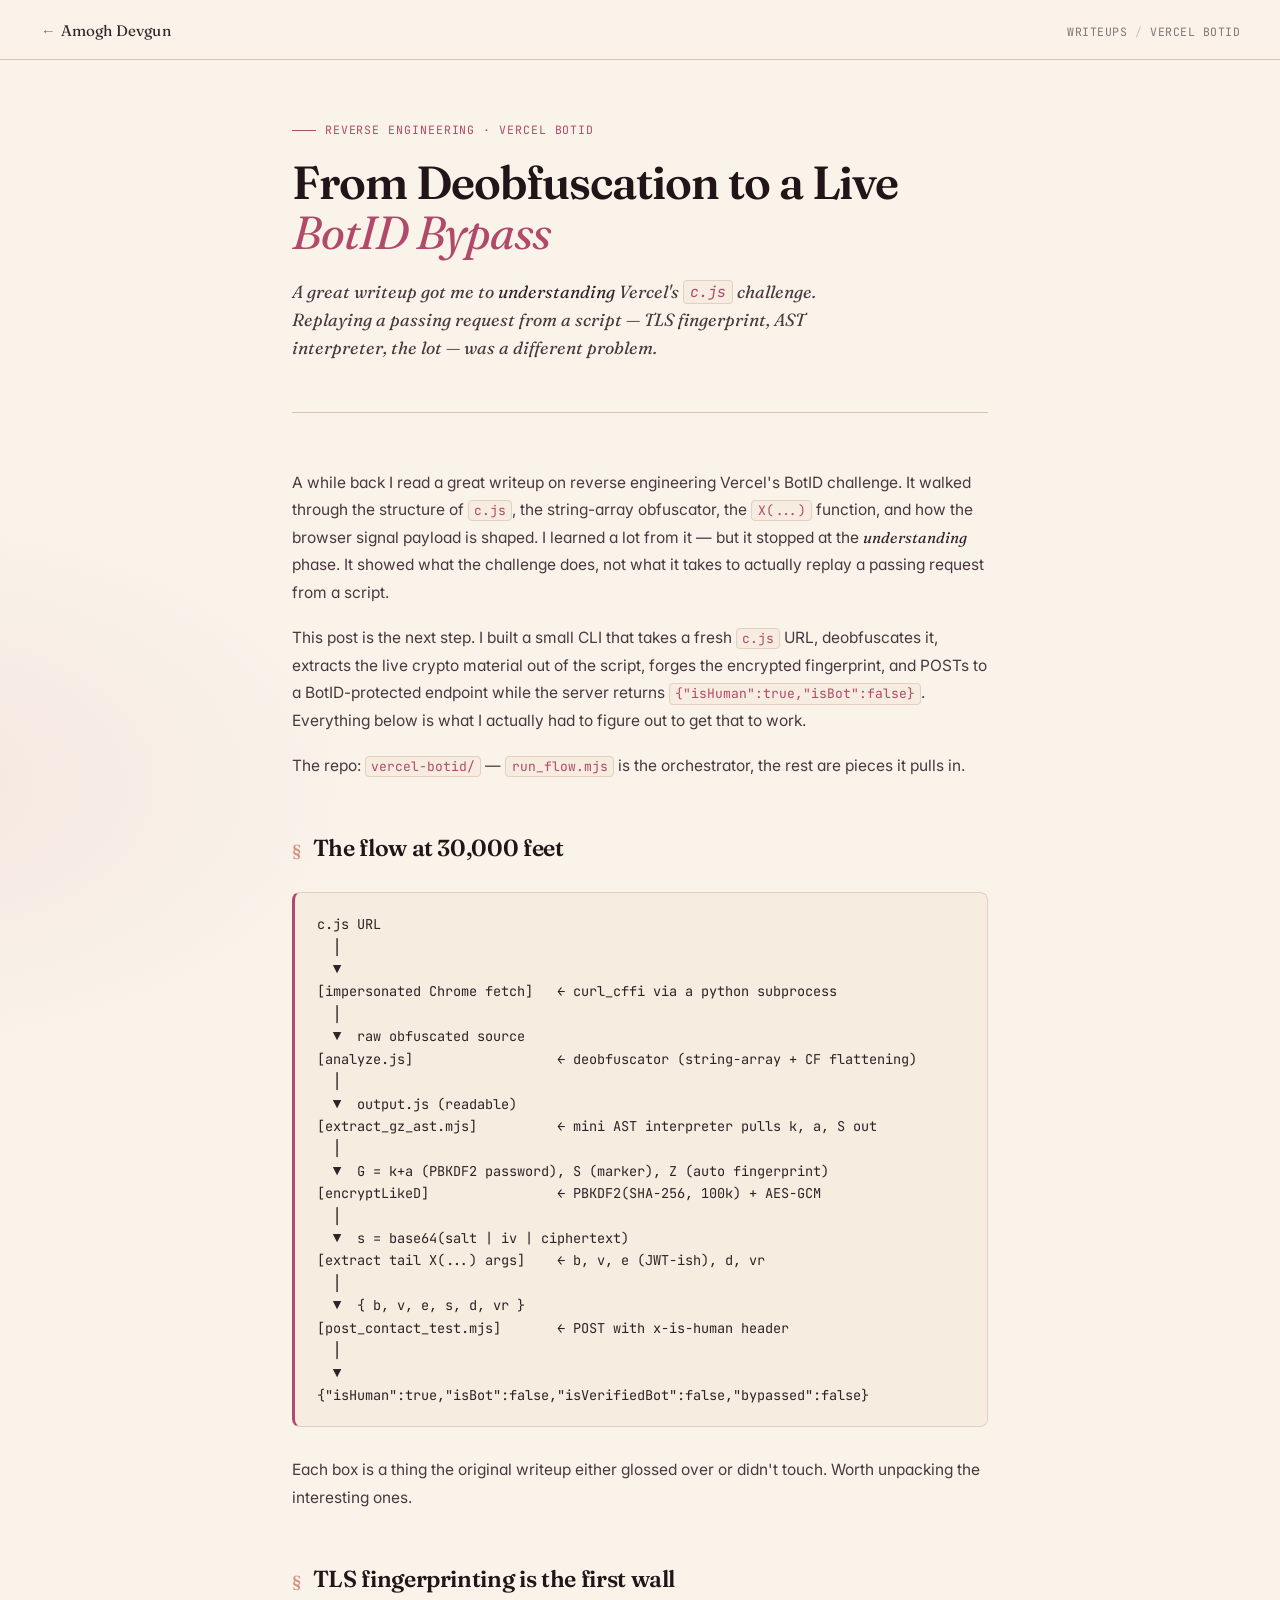
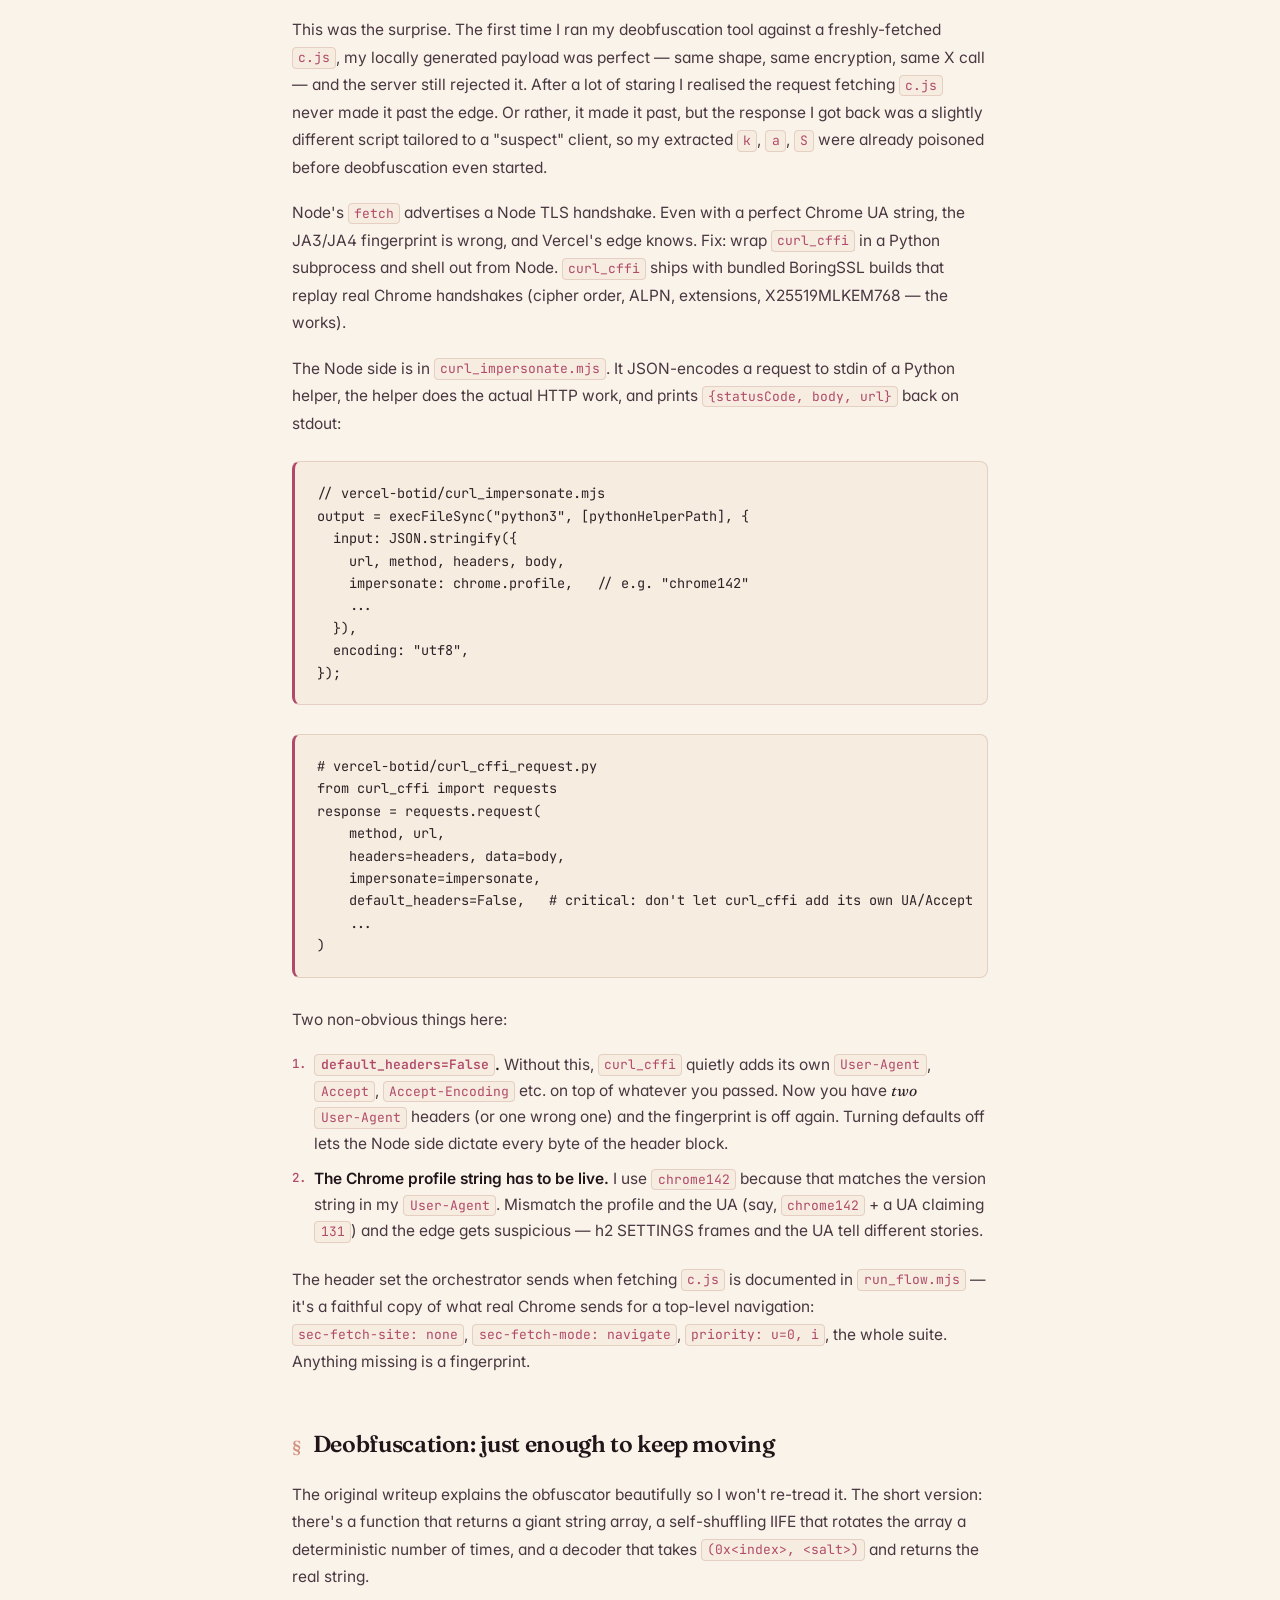
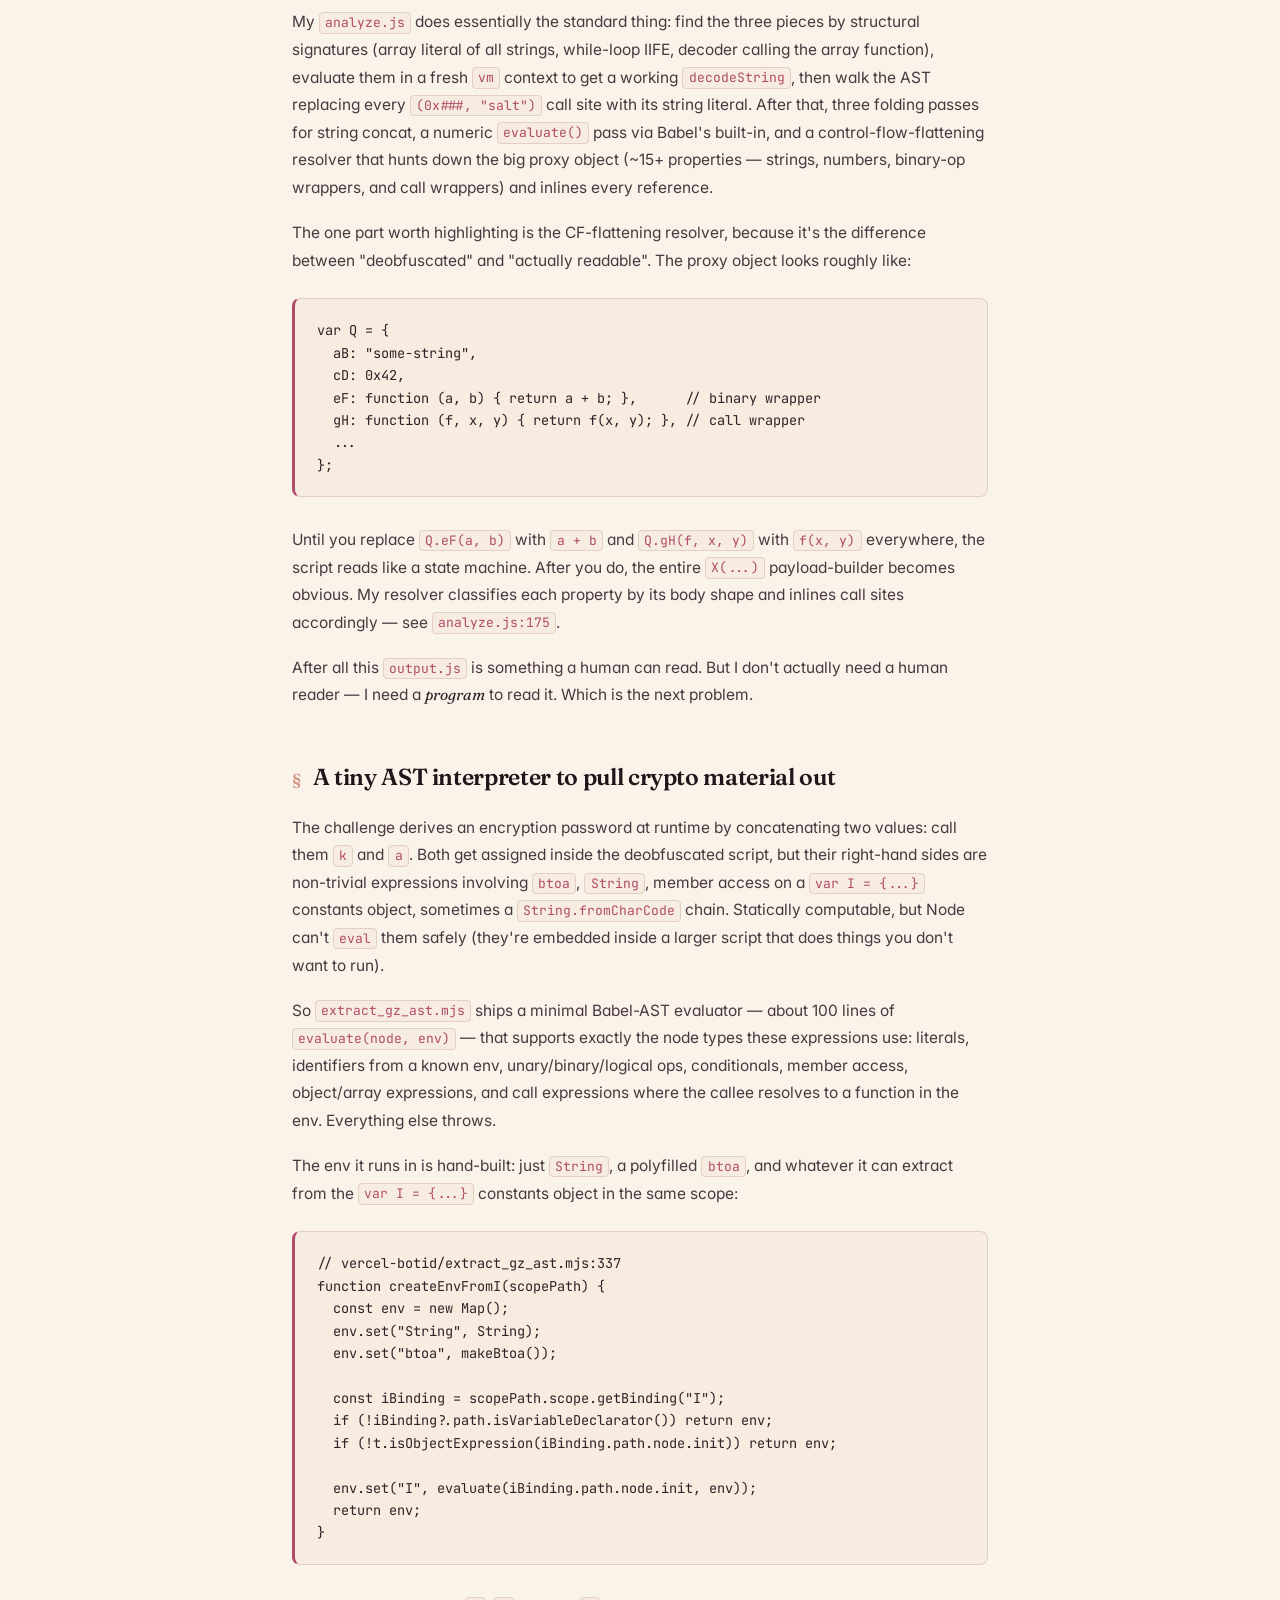
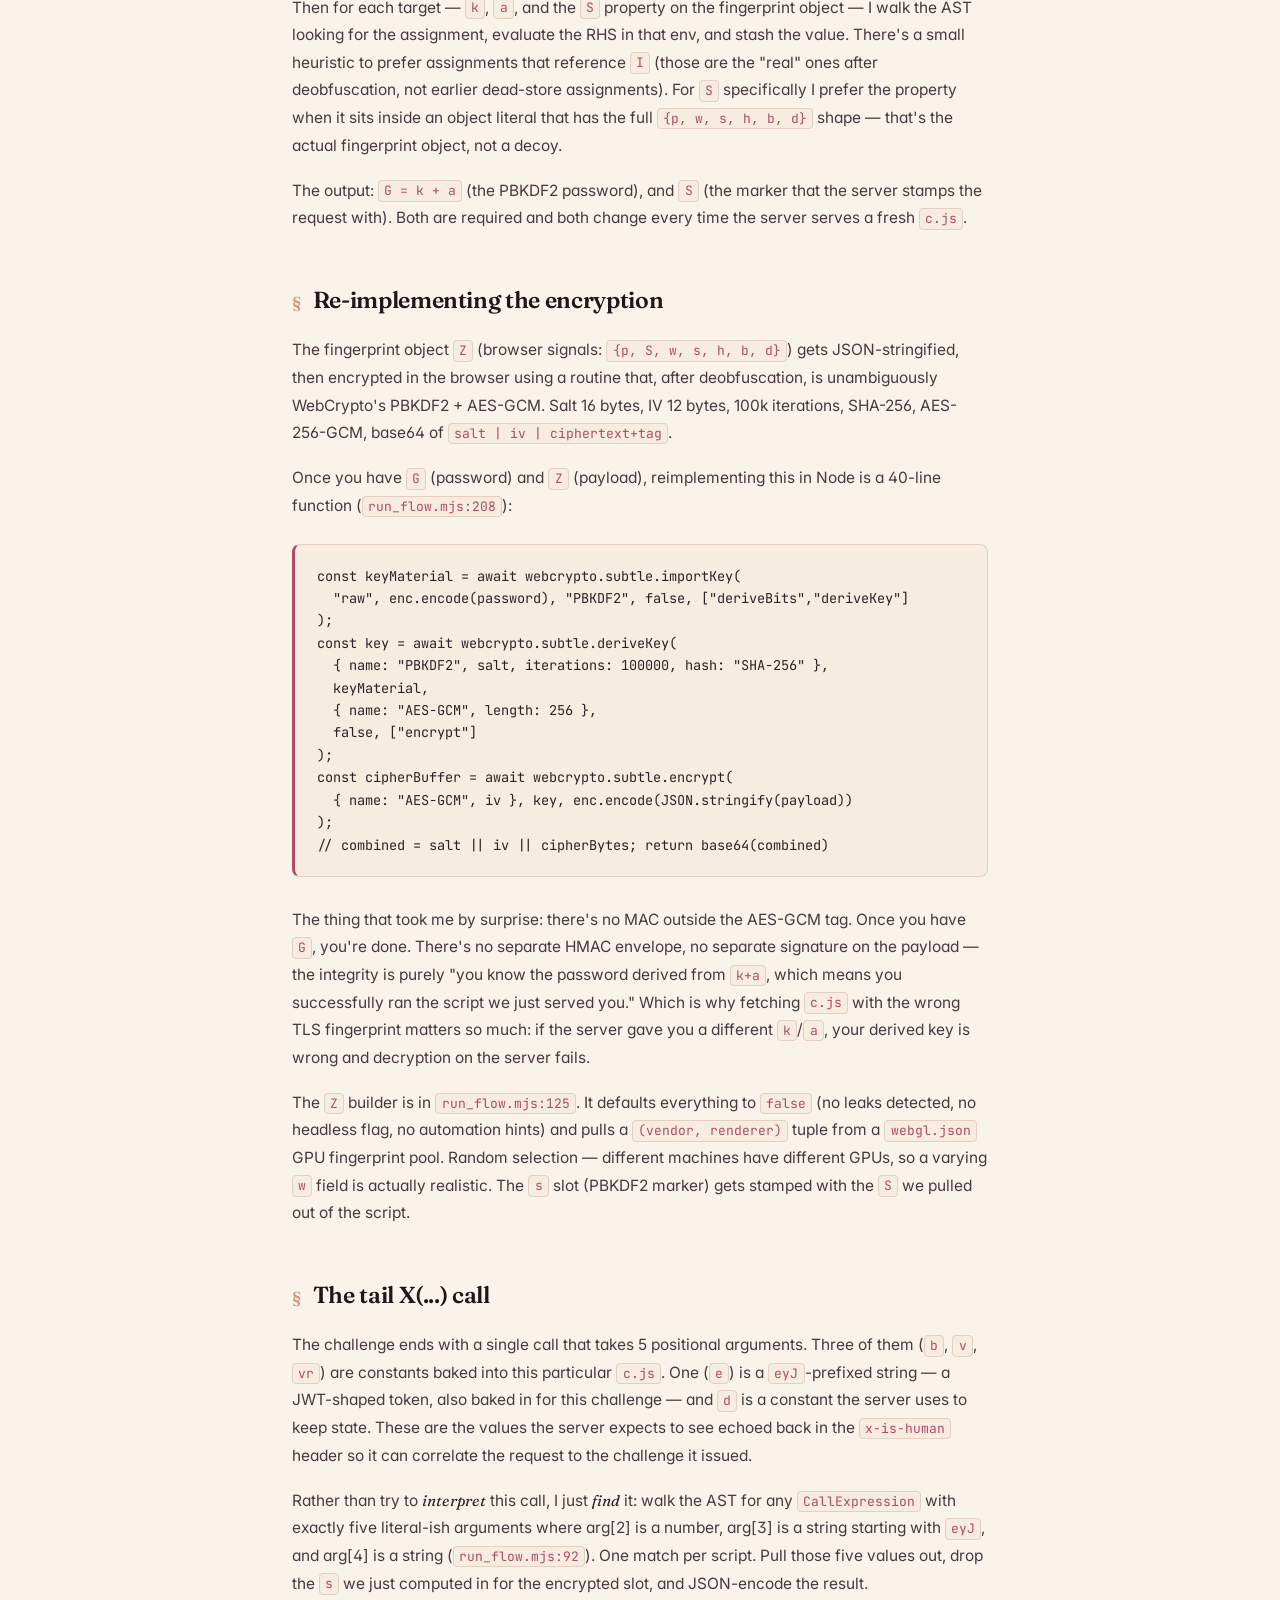
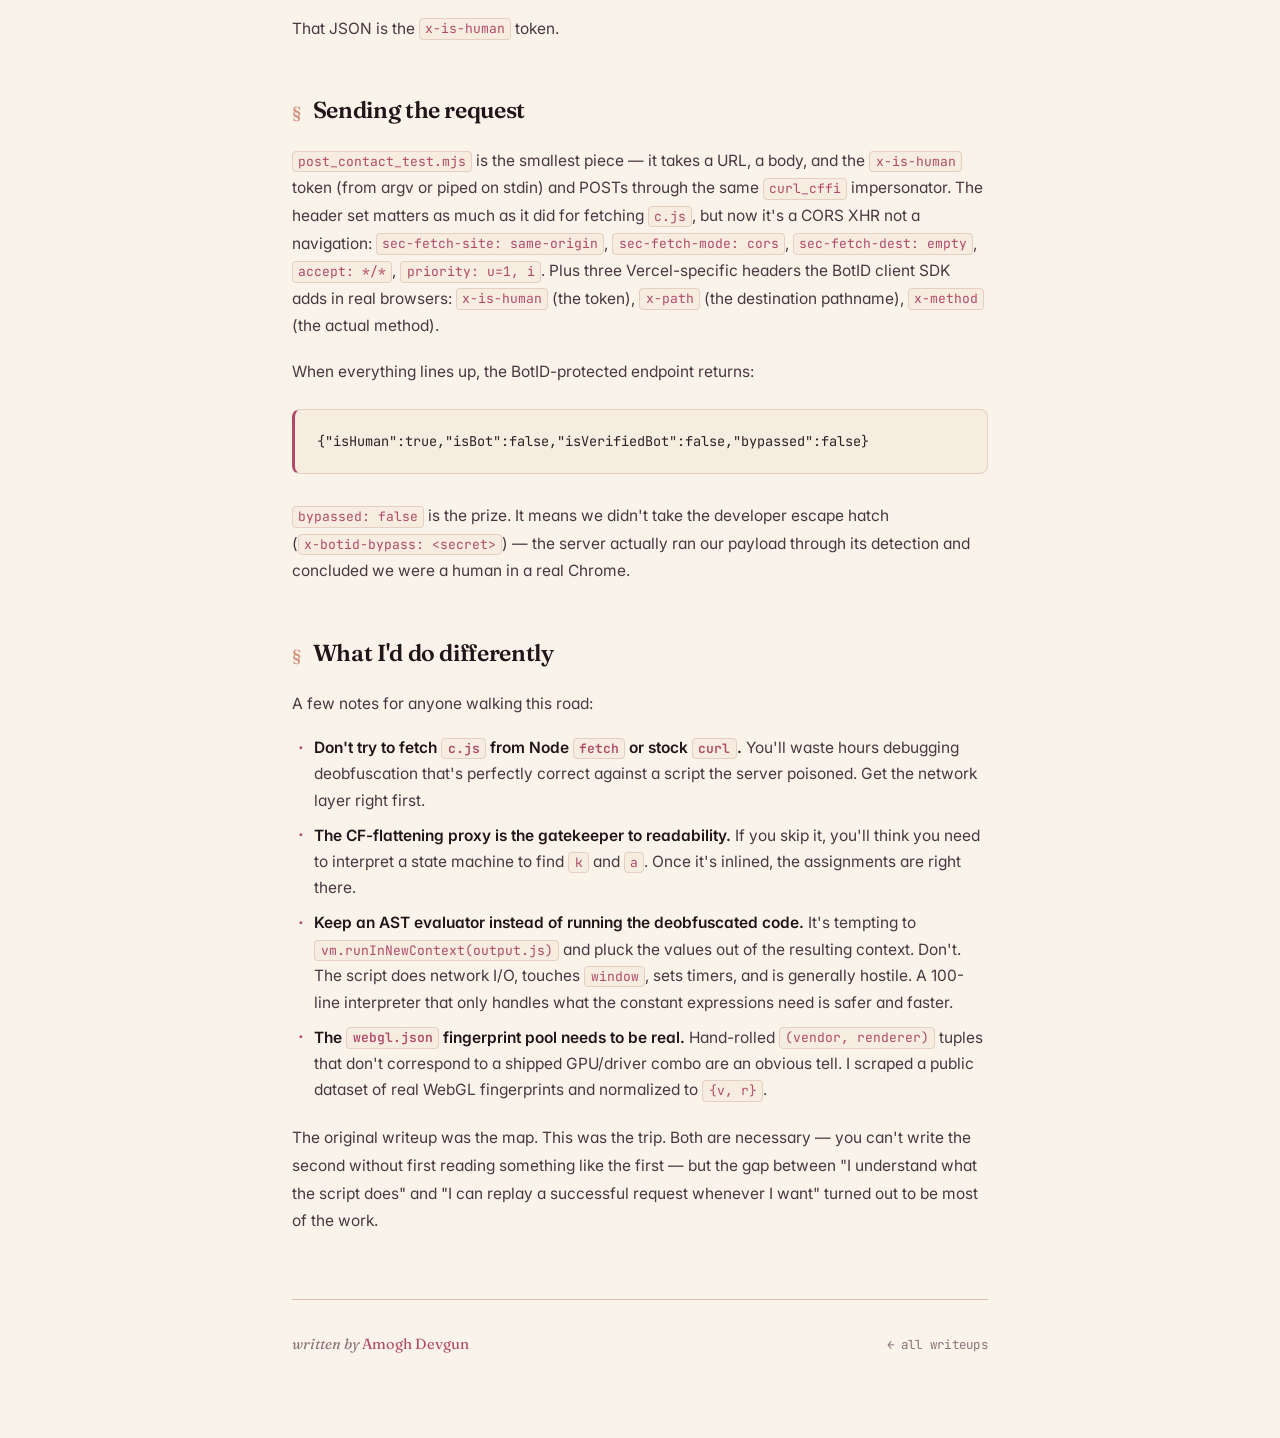
==== writeups/vercel-botid-bypass.html @ ff6286c0 "blog" ====
<!DOCTYPE html>
<html lang="en">
<head>
  <meta charset="UTF-8" />
  <meta name="viewport" content="width=device-width, initial-scale=1.0" />
  <title>From Deobfuscation to a Live BotID Bypass — Amogh Devgun</title>
  <link rel="preconnect" href="https://fonts.googleapis.com">
  <link rel="preconnect" href="https://fonts.gstatic.com" crossorigin>
  <link href="https://fonts.googleapis.com/css2?family=Fraunces:ital,opsz,wght@0,9..144,400;0,9..144,600;0,9..144,700;1,9..144,400&family=Inter:wght@400;500;600&family=JetBrains+Mono:wght@400;500&display=swap" rel="stylesheet">
  <link rel="stylesheet" href="style.css" />
</head>
<body>

  <nav>
    <a class="nav-back" href="../index.html#blog">&larr; <em>Amogh Devgun</em></a>
    <div class="nav-crumb">
      <a href="index.html">Writeups</a><span class="sep">/</span>Vercel BotID
    </div>
  </nav>

  <main>
    <article>
      <header class="writeup-header">
        <div class="writeup-eyebrow">Reverse Engineering &middot; Vercel BotID</div>
        <h1 class="writeup-title">From Deobfuscation to a Live <em>BotID Bypass</em></h1>
        <p class="writeup-deck">
          A great writeup got me to <em>understanding</em> Vercel's <code class="code">c.js</code> challenge. Replaying a passing request from a script &mdash; TLS fingerprint, AST interpreter, the lot &mdash; was a different problem.
        </p>
      </header>

      <p>
        A while back I read a great writeup on reverse engineering Vercel's BotID challenge. It walked through the structure of <code class="code">c.js</code>, the string-array obfuscator, the <code class="code">X(...)</code> function, and how the browser signal payload is shaped. I learned a lot from it &mdash; but it stopped at the <em>understanding</em> phase. It showed what the challenge does, not what it takes to actually replay a passing request from a script.
      </p>

      <p>
        This post is the next step. I built a small CLI that takes a fresh <code class="code">c.js</code> URL, deobfuscates it, extracts the live crypto material out of the script, forges the encrypted fingerprint, and POSTs to a BotID-protected endpoint while the server returns <code class="code">{"isHuman":true,"isBot":false}</code>. Everything below is what I actually had to figure out to get that to work.
      </p>

      <p>
        The repo: <code class="code">vercel-botid/</code> &mdash; <code class="code">run_flow.mjs</code> is the orchestrator, the rest are pieces it pulls in.
      </p>

      <h2>The flow at 30,000 feet</h2>

<pre class="code-block"><code>c.js URL
  │
  ▼
[impersonated Chrome fetch]   ← curl_cffi via a python subprocess
  │
  ▼  raw obfuscated source
[analyze.js]                  ← deobfuscator (string-array + CF flattening)
  │
  ▼  output.js (readable)
[extract_gz_ast.mjs]          ← mini AST interpreter pulls k, a, S out
  │
  ▼  G = k+a (PBKDF2 password), S (marker), Z (auto fingerprint)
[encryptLikeD]                ← PBKDF2(SHA-256, 100k) + AES-GCM
  │
  ▼  s = base64(salt | iv | ciphertext)
[extract tail X(...) args]    ← b, v, e (JWT-ish), d, vr
  │
  ▼  { b, v, e, s, d, vr }
[post_contact_test.mjs]       ← POST with x-is-human header
  │
  ▼
{"isHuman":true,"isBot":false,"isVerifiedBot":false,"bypassed":false}</code></pre>

      <p>Each box is a thing the original writeup either glossed over or didn't touch. Worth unpacking the interesting ones.</p>

      <h2>TLS fingerprinting is the first wall</h2>

      <p>
        This was the surprise. The first time I ran my deobfuscation tool against a freshly-fetched <code class="code">c.js</code>, my locally generated payload was perfect &mdash; same shape, same encryption, same X call &mdash; and the server still rejected it. After a lot of staring I realised the request fetching <code class="code">c.js</code> never made it past the edge. Or rather, it made it past, but the response I got back was a slightly different script tailored to a "suspect" client, so my extracted <code class="code">k</code>, <code class="code">a</code>, <code class="code">S</code> were already poisoned before deobfuscation even started.
      </p>

      <p>
        Node's <code class="code">fetch</code> advertises a Node TLS handshake. Even with a perfect Chrome UA string, the JA3/JA4 fingerprint is wrong, and Vercel's edge knows. Fix: wrap <a href="https://github.com/lexiforest/curl_cffi" target="_blank" rel="noopener"><code class="code">curl_cffi</code></a> in a Python subprocess and shell out from Node. <code class="code">curl_cffi</code> ships with bundled BoringSSL builds that replay real Chrome handshakes (cipher order, ALPN, extensions, X25519MLKEM768 &mdash; the works).
      </p>

      <p>
        The Node side is in <code class="code">curl_impersonate.mjs</code>. It JSON-encodes a request to stdin of a Python helper, the helper does the actual HTTP work, and prints <code class="code">{statusCode, body, url}</code> back on stdout:
      </p>

<pre class="code-block"><code>// vercel-botid/curl_impersonate.mjs
output = execFileSync("python3", [pythonHelperPath], {
  input: JSON.stringify({
    url, method, headers, body,
    impersonate: chrome.profile,   // e.g. "chrome142"
    ...
  }),
  encoding: "utf8",
});</code></pre>

<pre class="code-block"><code># vercel-botid/curl_cffi_request.py
from curl_cffi import requests
response = requests.request(
    method, url,
    headers=headers, data=body,
    impersonate=impersonate,
    default_headers=False,   # critical: don't let curl_cffi add its own UA/Accept
    ...
)</code></pre>

      <p>Two non-obvious things here:</p>
      <ol>
        <li><strong><code class="code">default_headers=False</code>.</strong> Without this, <code class="code">curl_cffi</code> quietly adds its own <code class="code">User-Agent</code>, <code class="code">Accept</code>, <code class="code">Accept-Encoding</code> etc. on top of whatever you passed. Now you have <em>two</em> <code class="code">User-Agent</code> headers (or one wrong one) and the fingerprint is off again. Turning defaults off lets the Node side dictate every byte of the header block.</li>
        <li><strong>The Chrome profile string has to be live.</strong> I use <code class="code">chrome142</code> because that matches the version string in my <code class="code">User-Agent</code>. Mismatch the profile and the UA (say, <code class="code">chrome142</code> + a UA claiming <code class="code">131</code>) and the edge gets suspicious &mdash; h2 SETTINGS frames and the UA tell different stories.</li>
      </ol>

      <p>
        The header set the orchestrator sends when fetching <code class="code">c.js</code> is documented in <code class="code">run_flow.mjs</code> &mdash; it's a faithful copy of what real Chrome sends for a top-level navigation: <code class="code">sec-fetch-site: none</code>, <code class="code">sec-fetch-mode: navigate</code>, <code class="code">priority: u=0, i</code>, the whole suite. Anything missing is a fingerprint.
      </p>

      <h2>Deobfuscation: just enough to keep moving</h2>

      <p>
        The original writeup explains the obfuscator beautifully so I won't re-tread it. The short version: there's a function that returns a giant string array, a self-shuffling IIFE that rotates the array a deterministic number of times, and a decoder that takes <code class="code">(0x&lt;index&gt;, &lt;salt&gt;)</code> and returns the real string.
      </p>

      <p>
        My <code class="code">analyze.js</code> does essentially the standard thing: find the three pieces by structural signatures (array literal of all strings, while-loop IIFE, decoder calling the array function), evaluate them in a fresh <code class="code">vm</code> context to get a working <code class="code">decodeString</code>, then walk the AST replacing every <code class="code">(0x###, "salt")</code> call site with its string literal. After that, three folding passes for string concat, a numeric <code class="code">evaluate()</code> pass via Babel's built-in, and a control-flow-flattening resolver that hunts down the big proxy object (~15+ properties &mdash; strings, numbers, binary-op wrappers, and call wrappers) and inlines every reference.
      </p>

      <p>
        The one part worth highlighting is the CF-flattening resolver, because it's the difference between "deobfuscated" and "actually readable". The proxy object looks roughly like:
      </p>

<pre class="code-block"><code>var Q = {
  aB: "some-string",
  cD: 0x42,
  eF: function (a, b) { return a + b; },      // binary wrapper
  gH: function (f, x, y) { return f(x, y); }, // call wrapper
  ...
};</code></pre>

      <p>
        Until you replace <code class="code">Q.eF(a, b)</code> with <code class="code">a + b</code> and <code class="code">Q.gH(f, x, y)</code> with <code class="code">f(x, y)</code> everywhere, the script reads like a state machine. After you do, the entire <code class="code">X(...)</code> payload-builder becomes obvious. My resolver classifies each property by its body shape and inlines call sites accordingly &mdash; see <code class="code">analyze.js:175</code>.
      </p>

      <p>
        After all this <code class="code">output.js</code> is something a human can read. But I don't actually need a human reader &mdash; I need a <em>program</em> to read it. Which is the next problem.
      </p>

      <h2>A tiny AST interpreter to pull crypto material out</h2>

      <p>
        The challenge derives an encryption password at runtime by concatenating two values: call them <code class="code">k</code> and <code class="code">a</code>. Both get assigned inside the deobfuscated script, but their right-hand sides are non-trivial expressions involving <code class="code">btoa</code>, <code class="code">String</code>, member access on a <code class="code">var I = {...}</code> constants object, sometimes a <code class="code">String.fromCharCode</code> chain. Statically computable, but Node can't <code class="code">eval</code> them safely (they're embedded inside a larger script that does things you don't want to run).
      </p>

      <p>
        So <code class="code">extract_gz_ast.mjs</code> ships a minimal Babel-AST evaluator &mdash; about 100 lines of <code class="code">evaluate(node, env)</code> &mdash; that supports exactly the node types these expressions use: literals, identifiers from a known env, unary/binary/logical ops, conditionals, member access, object/array expressions, and call expressions where the callee resolves to a function in the env. Everything else throws.
      </p>

      <p>
        The env it runs in is hand-built: just <code class="code">String</code>, a polyfilled <code class="code">btoa</code>, and whatever it can extract from the <code class="code">var I = {...}</code> constants object in the same scope:
      </p>

<pre class="code-block"><code>// vercel-botid/extract_gz_ast.mjs:337
function createEnvFromI(scopePath) {
  const env = new Map();
  env.set("String", String);
  env.set("btoa", makeBtoa());

  const iBinding = scopePath.scope.getBinding("I");
  if (!iBinding?.path.isVariableDeclarator()) return env;
  if (!t.isObjectExpression(iBinding.path.node.init)) return env;

  env.set("I", evaluate(iBinding.path.node.init, env));
  return env;
}</code></pre>

      <p>
        Then for each target &mdash; <code class="code">k</code>, <code class="code">a</code>, and the <code class="code">S</code> property on the fingerprint object &mdash; I walk the AST looking for the assignment, evaluate the RHS in that env, and stash the value. There's a small heuristic to prefer assignments that reference <code class="code">I</code> (those are the "real" ones after deobfuscation, not earlier dead-store assignments). For <code class="code">S</code> specifically I prefer the property when it sits inside an object literal that has the full <code class="code">{p, w, s, h, b, d}</code> shape &mdash; that's the actual fingerprint object, not a decoy.
      </p>

      <p>
        The output: <code class="code">G = k + a</code> (the PBKDF2 password), and <code class="code">S</code> (the marker that the server stamps the request with). Both are required and both change every time the server serves a fresh <code class="code">c.js</code>.
      </p>

      <h2>Re-implementing the encryption</h2>

      <p>
        The fingerprint object <code class="code">Z</code> (browser signals: <code class="code">{p, S, w, s, h, b, d}</code>) gets JSON-stringified, then encrypted in the browser using a routine that, after deobfuscation, is unambiguously WebCrypto's PBKDF2 + AES-GCM. Salt 16 bytes, IV 12 bytes, 100k iterations, SHA-256, AES-256-GCM, base64 of <code class="code">salt | iv | ciphertext+tag</code>.
      </p>

      <p>
        Once you have <code class="code">G</code> (password) and <code class="code">Z</code> (payload), reimplementing this in Node is a 40-line function (<code class="code">run_flow.mjs:208</code>):
      </p>

<pre class="code-block"><code>const keyMaterial = await webcrypto.subtle.importKey(
  "raw", enc.encode(password), "PBKDF2", false, ["deriveBits","deriveKey"]
);
const key = await webcrypto.subtle.deriveKey(
  { name: "PBKDF2", salt, iterations: 100000, hash: "SHA-256" },
  keyMaterial,
  { name: "AES-GCM", length: 256 },
  false, ["encrypt"]
);
const cipherBuffer = await webcrypto.subtle.encrypt(
  { name: "AES-GCM", iv }, key, enc.encode(JSON.stringify(payload))
);
// combined = salt || iv || cipherBytes; return base64(combined)</code></pre>

      <p>
        The thing that took me by surprise: there's no MAC outside the AES-GCM tag. Once you have <code class="code">G</code>, you're done. There's no separate HMAC envelope, no separate signature on the payload &mdash; the integrity is purely "you know the password derived from <code class="code">k+a</code>, which means you successfully ran the script we just served you." Which is why fetching <code class="code">c.js</code> with the wrong TLS fingerprint matters so much: if the server gave you a different <code class="code">k</code>/<code class="code">a</code>, your derived key is wrong and decryption on the server fails.
      </p>

      <p>
        The <code class="code">Z</code> builder is in <code class="code">run_flow.mjs:125</code>. It defaults everything to <code class="code">false</code> (no leaks detected, no headless flag, no automation hints) and pulls a <code class="code">(vendor, renderer)</code> tuple from a <code class="code">webgl.json</code> GPU fingerprint pool. Random selection &mdash; different machines have different GPUs, so a varying <code class="code">w</code> field is actually realistic. The <code class="code">s</code> slot (PBKDF2 marker) gets stamped with the <code class="code">S</code> we pulled out of the script.
      </p>

      <h2>The tail X(...) call</h2>

      <p>
        The challenge ends with a single call that takes 5 positional arguments. Three of them (<code class="code">b</code>, <code class="code">v</code>, <code class="code">vr</code>) are constants baked into this particular <code class="code">c.js</code>. One (<code class="code">e</code>) is a <code class="code">eyJ</code>-prefixed string &mdash; a JWT-shaped token, also baked in for this challenge &mdash; and <code class="code">d</code> is a constant the server uses to keep state. These are the values the server expects to see echoed back in the <code class="code">x-is-human</code> header so it can correlate the request to the challenge it issued.
      </p>

      <p>
        Rather than try to <em>interpret</em> this call, I just <em>find</em> it: walk the AST for any <code class="code">CallExpression</code> with exactly five literal-ish arguments where arg[2] is a number, arg[3] is a string starting with <code class="code">eyJ</code>, and arg[4] is a string (<code class="code">run_flow.mjs:92</code>). One match per script. Pull those five values out, drop the <code class="code">s</code> we just computed in for the encrypted slot, and JSON-encode the result.
      </p>

      <p>That JSON is the <code class="code">x-is-human</code> token.</p>

      <h2>Sending the request</h2>

      <p>
        <code class="code">post_contact_test.mjs</code> is the smallest piece &mdash; it takes a URL, a body, and the <code class="code">x-is-human</code> token (from argv or piped on stdin) and POSTs through the same <code class="code">curl_cffi</code> impersonator. The header set matters as much as it did for fetching <code class="code">c.js</code>, but now it's a CORS XHR not a navigation: <code class="code">sec-fetch-site: same-origin</code>, <code class="code">sec-fetch-mode: cors</code>, <code class="code">sec-fetch-dest: empty</code>, <code class="code">accept: */*</code>, <code class="code">priority: u=1, i</code>. Plus three Vercel-specific headers the BotID client SDK adds in real browsers: <code class="code">x-is-human</code> (the token), <code class="code">x-path</code> (the destination pathname), <code class="code">x-method</code> (the actual method).
      </p>

      <p>When everything lines up, the BotID-protected endpoint returns:</p>

<pre class="code-block"><code>{"isHuman":true,"isBot":false,"isVerifiedBot":false,"bypassed":false}</code></pre>

      <p>
        <code class="code">bypassed: false</code> is the prize. It means we didn't take the developer escape hatch (<code class="code">x-botid-bypass: &lt;secret&gt;</code>) &mdash; the server actually ran our payload through its detection and concluded we were a human in a real Chrome.
      </p>

      <h2>What I'd do differently</h2>

      <p>A few notes for anyone walking this road:</p>

      <ul>
        <li><strong>Don't try to fetch <code class="code">c.js</code> from Node <code class="code">fetch</code> or stock <code class="code">curl</code>.</strong> You'll waste hours debugging deobfuscation that's perfectly correct against a script the server poisoned. Get the network layer right first.</li>
        <li><strong>The CF-flattening proxy is the gatekeeper to readability.</strong> If you skip it, you'll think you need to interpret a state machine to find <code class="code">k</code> and <code class="code">a</code>. Once it's inlined, the assignments are right there.</li>
        <li><strong>Keep an AST evaluator instead of running the deobfuscated code.</strong> It's tempting to <code class="code">vm.runInNewContext(output.js)</code> and pluck the values out of the resulting context. Don't. The script does network I/O, touches <code class="code">window</code>, sets timers, and is generally hostile. A 100-line interpreter that only handles what the constant expressions need is safer and faster.</li>
        <li><strong>The <code class="code">webgl.json</code> fingerprint pool needs to be real.</strong> Hand-rolled <code class="code">(vendor, renderer)</code> tuples that don't correspond to a shipped GPU/driver combo are an obvious tell. I scraped a public dataset of real WebGL fingerprints and normalized to <code class="code">{v, r}</code>.</li>
      </ul>

      <p>
        The original writeup was the map. This was the trip. Both are necessary &mdash; you can't write the second without first reading something like the first &mdash; but the gap between "I understand what the script does" and "I can replay a successful request whenever I want" turned out to be most of the work.
      </p>

      <footer class="writeup-footer">
        <span class="writeup-byline">written by <em>Amogh Devgun</em></span>
        <a class="writeup-back-link" href="index.html">&larr; all writeups</a>
      </footer>
    </article>
  </main>

</body>
</html>
---- writeups/style.css ----
:root {
  --bg:       #faf3ea;
  --bg-2:     #f3e8db;
  --surface:  #f6ecdf;
  --border:   #e4cfc2;
  --rule:     #d8c0b1;
  --accent:   #b14a6a;
  --accent2:  #c97a65;
  --ink:      #2f2228;
  --text:     #4a3840;
  --muted:    #8a7078;
  --heading:  #221519;
  --font-serif: 'Fraunces', 'Iowan Old Style', Georgia, 'Times New Roman', serif;
  --font-mono:  'JetBrains Mono', ui-monospace, 'SF Mono', Menlo, Consolas, monospace;
  --font-sans:  'Inter', system-ui, -apple-system, 'Segoe UI', sans-serif;
}

*, *::before, *::after { box-sizing: border-box; margin: 0; padding: 0; }

html { scroll-behavior: smooth; }

body {
  background:
    radial-gradient(1200px 600px at 85% -10%, rgba(201, 122, 101, 0.10), transparent 60%),
    radial-gradient(900px 500px at -10% 10%, rgba(177, 74, 106, 0.08), transparent 55%),
    var(--bg);
  color: var(--text);
  font-family: var(--font-sans);
  line-height: 1.75;
  font-size: 15.5px;
  font-feature-settings: "ss01", "cv11";
  min-height: 100vh;
}

::selection { background: rgba(177, 74, 106, 0.25); color: var(--heading); }

/* ── NAV ────────────────────────────── */
nav {
  position: fixed;
  top: 0; left: 0; right: 0;
  z-index: 100;
  display: flex;
  justify-content: space-between;
  align-items: baseline;
  padding: 1.15rem 2.5rem 0.9rem;
  background: rgba(250, 243, 234, 0.82);
  backdrop-filter: blur(8px);
  border-bottom: 1px solid var(--rule);
}

.nav-back {
  font-family: var(--font-serif);
  font-size: 0.95rem;
  font-style: italic;
  color: var(--muted);
  text-decoration: none;
  letter-spacing: 0.01em;
  transition: color 0.2s;
}

.nav-back em {
  font-style: normal;
  color: var(--ink);
  margin-left: 0.15rem;
}

.nav-back:hover { color: var(--accent); }
.nav-back:hover em { color: var(--accent); }

.nav-crumb {
  font-family: var(--font-mono);
  font-size: 0.72rem;
  color: var(--muted);
  letter-spacing: 0.04em;
  text-transform: uppercase;
}

.nav-crumb a { color: var(--muted); text-decoration: none; transition: color 0.2s; }
.nav-crumb a:hover { color: var(--accent); }
.nav-crumb .sep { color: var(--rule); margin: 0 0.5rem; }

/* ── LAYOUT ─────────────────────────── */
main {
  max-width: 760px;
  margin: 0 auto;
  padding: 7rem 2rem 5rem;
}

/* ── WRITEUP HEADER ─────────────────── */
.writeup-header {
  margin-bottom: 3.5rem;
  padding-bottom: 2rem;
  border-bottom: 1px solid var(--rule);
}

.writeup-eyebrow {
  font-family: var(--font-mono);
  font-size: 0.72rem;
  color: var(--accent);
  letter-spacing: 0.08em;
  text-transform: uppercase;
  margin-bottom: 1.1rem;
  display: inline-flex;
  align-items: center;
  gap: 0.55rem;
}

.writeup-eyebrow::before {
  content: '';
  width: 24px;
  height: 1px;
  background: var(--accent);
}

.writeup-title {
  font-family: var(--font-serif);
  font-size: clamp(2rem, 4.6vw, 2.9rem);
  font-weight: 600;
  color: var(--heading);
  letter-spacing: -0.022em;
  line-height: 1.08;
  margin-bottom: 1.2rem;
}

.writeup-title em {
  font-style: italic;
  font-weight: 400;
  color: var(--accent);
}

.writeup-deck {
  font-family: var(--font-serif);
  font-style: italic;
  font-size: 1.1rem;
  color: var(--text);
  max-width: 600px;
  line-height: 1.6;
}

/* ── ARTICLE BODY ───────────────────── */
article h2 {
  font-family: var(--font-serif);
  font-size: 1.45rem;
  font-weight: 600;
  color: var(--heading);
  letter-spacing: -0.015em;
  margin: 3rem 0 1rem;
  display: flex;
  align-items: baseline;
  gap: 0.75rem;
}

article h2::before {
  content: '§';
  font-style: normal;
  font-weight: 600;
  color: var(--accent2);
  font-size: 1rem;
  opacity: 0.8;
}

article h3 {
  font-family: var(--font-serif);
  font-size: 1.15rem;
  font-weight: 600;
  font-style: italic;
  color: var(--ink);
  margin: 2rem 0 0.75rem;
}

article p {
  color: var(--text);
  margin: 0 0 1.1rem;
  line-height: 1.78;
}

article p strong, article li strong {
  color: var(--heading);
  font-weight: 600;
}

article em {
  font-family: var(--font-serif);
  font-style: italic;
  color: var(--ink);
}

article a {
  color: var(--accent);
  text-decoration: none;
  border-bottom: 1px solid rgba(177, 74, 106, 0.3);
  transition: border-color 0.2s, color 0.2s;
}

article a:hover {
  color: var(--accent2);
  border-bottom-color: var(--accent2);
}

article ul, article ol {
  margin: 0 0 1.3rem 0;
  padding-left: 0;
  list-style: none;
}

article ul li, article ol li {
  position: relative;
  padding-left: 1.4rem;
  margin-bottom: 0.55rem;
  color: var(--text);
  line-height: 1.7;
}

article ul li::before {
  content: '·';
  position: absolute;
  left: 0.35rem;
  top: 0.05rem;
  color: var(--accent);
  font-size: 1.4rem;
  line-height: 1;
}

article ol {
  counter-reset: step;
}

article ol li {
  counter-increment: step;
}

article ol li::before {
  content: counter(step) '.';
  position: absolute;
  left: 0;
  top: 0;
  font-family: var(--font-mono);
  font-size: 0.78rem;
  color: var(--accent);
  font-weight: 500;
  line-height: 1.85;
}

/* ── CODE ───────────────────────────── */
code, pre {
  font-family: var(--font-mono);
}

/* Inline code */
.code, p code, li code {
  font-family: var(--font-mono);
  font-size: 0.84em;
  background: var(--surface);
  border: 1px solid var(--border);
  color: var(--accent);
  padding: 0.1em 0.4em;
  border-radius: 4px;
  white-space: nowrap;
}

/* Block code */
.code-block, pre {
  display: block;
  background: var(--surface);
  border: 1px solid var(--border);
  border-left: 3px solid var(--accent);
  border-radius: 8px;
  padding: 1.25rem 1.4rem;
  margin: 1.5rem 0 1.8rem;
  overflow-x: auto;
  font-size: 0.85rem;
  line-height: 1.65;
  color: var(--ink);
}

.code-block code, pre code {
  display: block;
  background: transparent;
  border: none;
  padding: 0;
  color: var(--ink);
  font-size: inherit;
  white-space: pre;
  font-family: var(--font-mono);
}

/* ── TABLES ─────────────────────────── */
article table {
  width: 100%;
  border-collapse: collapse;
  margin: 1.5rem 0 1.8rem;
  font-size: 0.9rem;
  background: rgba(255, 253, 249, 0.4);
  border: 1px solid var(--border);
  border-radius: 8px;
  overflow: hidden;
}

article th, article td {
  padding: 0.65rem 0.95rem;
  text-align: left;
  border-bottom: 1px solid var(--rule);
  vertical-align: top;
}

article tr:last-child td { border-bottom: none; }

article th {
  font-family: var(--font-serif);
  font-style: italic;
  font-weight: 500;
  color: var(--accent);
  background: rgba(243, 232, 219, 0.5);
  border-bottom: 1px solid var(--border);
}

article td code {
  white-space: nowrap;
}

/* ── FOOTER ─────────────────────────── */
.writeup-footer {
  margin-top: 4rem;
  padding-top: 2rem;
  border-top: 1px solid var(--rule);
  display: flex;
  justify-content: space-between;
  align-items: baseline;
  flex-wrap: wrap;
  gap: 1rem;
}

.writeup-byline {
  font-family: var(--font-serif);
  font-style: italic;
  font-size: 0.92rem;
  color: var(--muted);
}

.writeup-byline em {
  font-style: normal;
  color: var(--accent);
}

.writeup-back-link {
  font-family: var(--font-mono);
  font-size: 0.78rem;
  color: var(--muted);
  text-decoration: none;
  letter-spacing: 0.02em;
  border-bottom: none;
}

.writeup-back-link:hover { color: var(--accent); }

/* ── INDEX LISTING ──────────────────── */
.index-section { margin-top: 3rem; }

.index-section-title {
  font-family: var(--font-serif);
  font-size: 0.9rem;
  font-style: italic;
  color: var(--accent);
  margin-bottom: 1.5rem;
  display: flex;
  align-items: baseline;
  gap: 0.9rem;
}

.index-section-title::before {
  content: '§';
  font-style: normal;
  font-weight: 600;
  color: var(--accent2);
  opacity: 0.8;
}

.index-section-title::after {
  content: '';
  flex: 1;
  height: 1px;
  background: var(--rule);
  transform: translateY(-4px);
}

.index-list { list-style: none; padding: 0; }

.index-row {
  display: block;
  padding: 1.3rem 0.25rem 1.4rem;
  border-top: 1px solid var(--rule);
  text-decoration: none;
  transition: padding 0.2s;
}

.index-row:last-child { border-bottom: 1px solid var(--rule); }
.index-row:hover { padding-left: 0.75rem; }
.index-row:hover .index-row-title { color: var(--accent); }

.index-row-meta {
  display: flex;
  align-items: center;
  gap: 0.7rem;
  margin-bottom: 0.4rem;
}

.index-row-tag {
  font-family: var(--font-sans);
  font-size: 0.68rem;
  letter-spacing: 0.04em;
  color: var(--accent);
  border: 1px solid var(--accent);
  padding: 0.08rem 0.5rem;
  border-radius: 999px;
  font-weight: 500;
  text-transform: uppercase;
}

.index-row-num {
  font-family: var(--font-mono);
  font-size: 0.7rem;
  color: var(--muted);
  letter-spacing: 0.03em;
}

.index-row-title {
  font-family: var(--font-serif);
  font-size: 1.25rem;
  font-weight: 600;
  color: var(--heading);
  letter-spacing: -0.012em;
  margin-bottom: 0.35rem;
  transition: color 0.2s;
}

.index-row-desc {
  color: var(--text);
  font-size: 0.92rem;
  line-height: 1.6;
}

@media (max-width: 640px) {
  nav { padding: 1rem 1.25rem 0.8rem; }
  main { padding: 6rem 1.25rem 3rem; }
  .nav-crumb { font-size: 0.65rem; }
  article h2 { font-size: 1.25rem; margin-top: 2.2rem; }
  .code-block, pre { padding: 1rem; font-size: 0.78rem; }
}
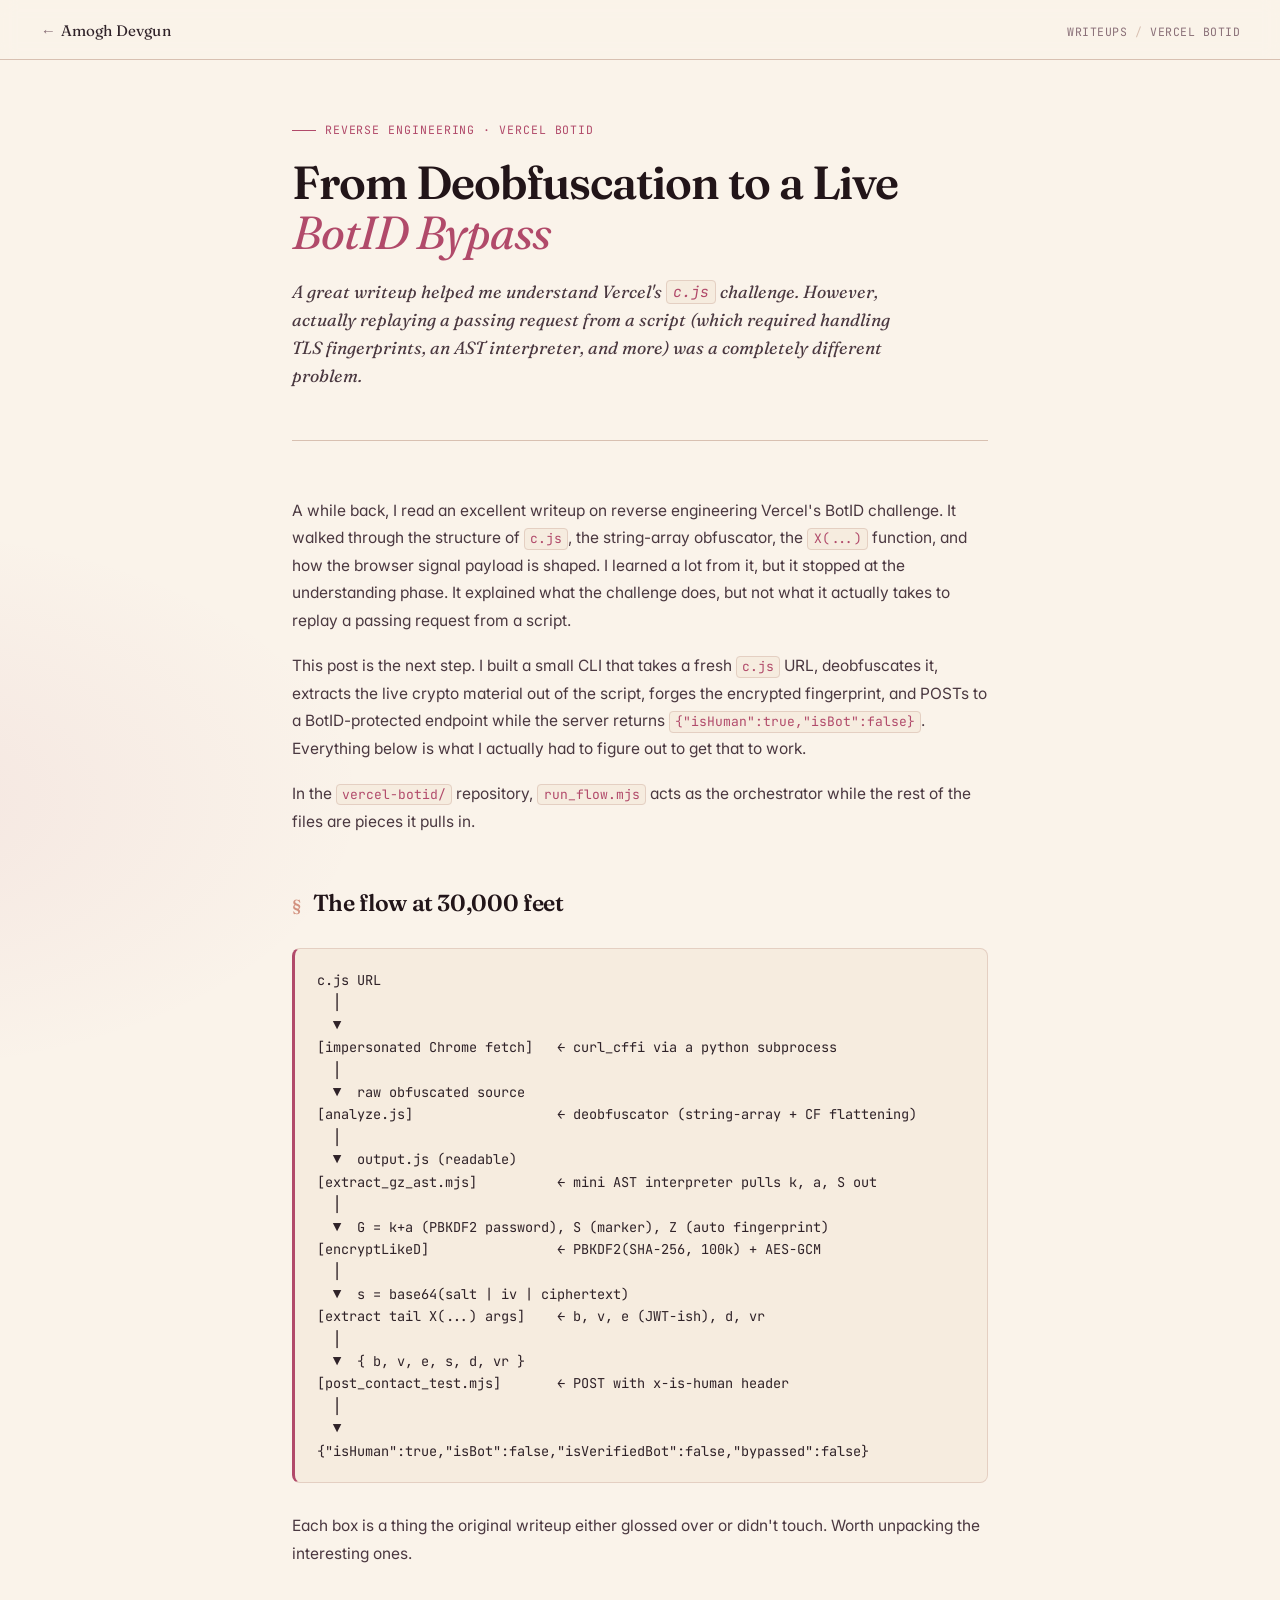
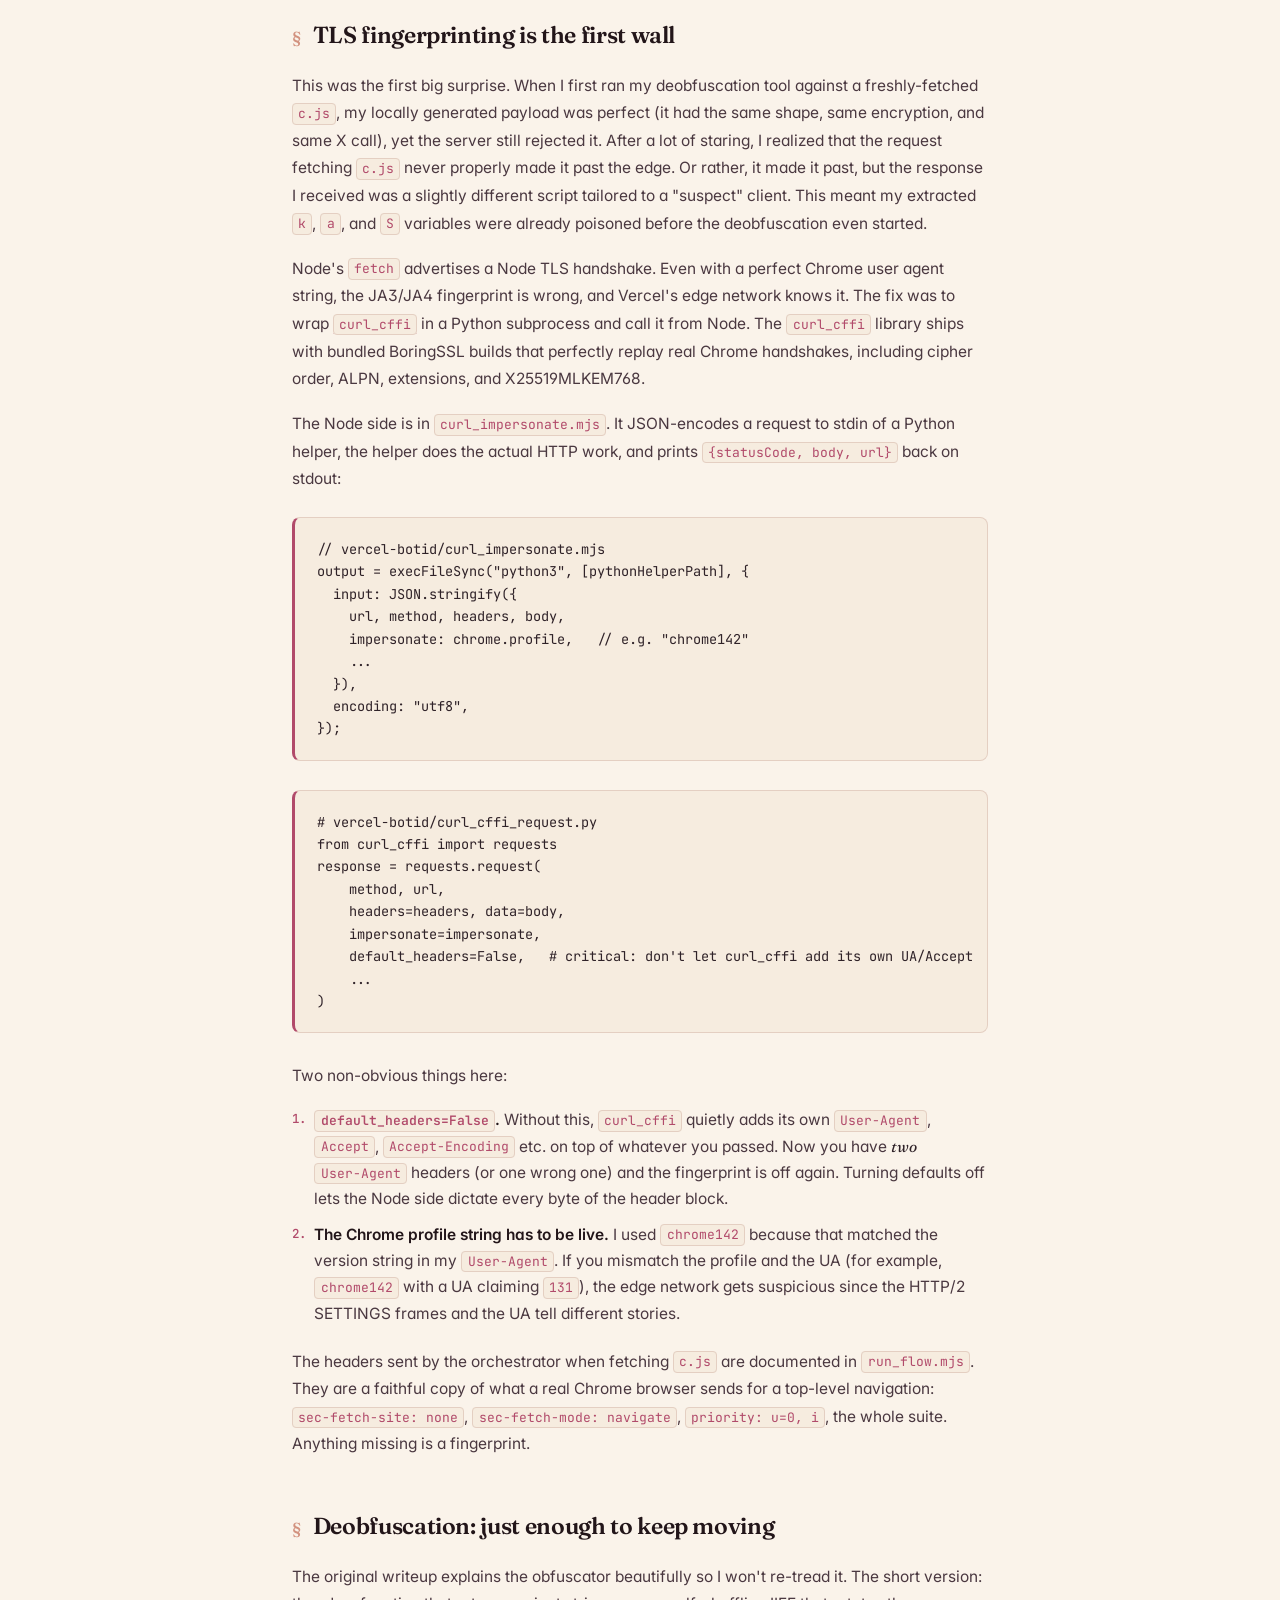
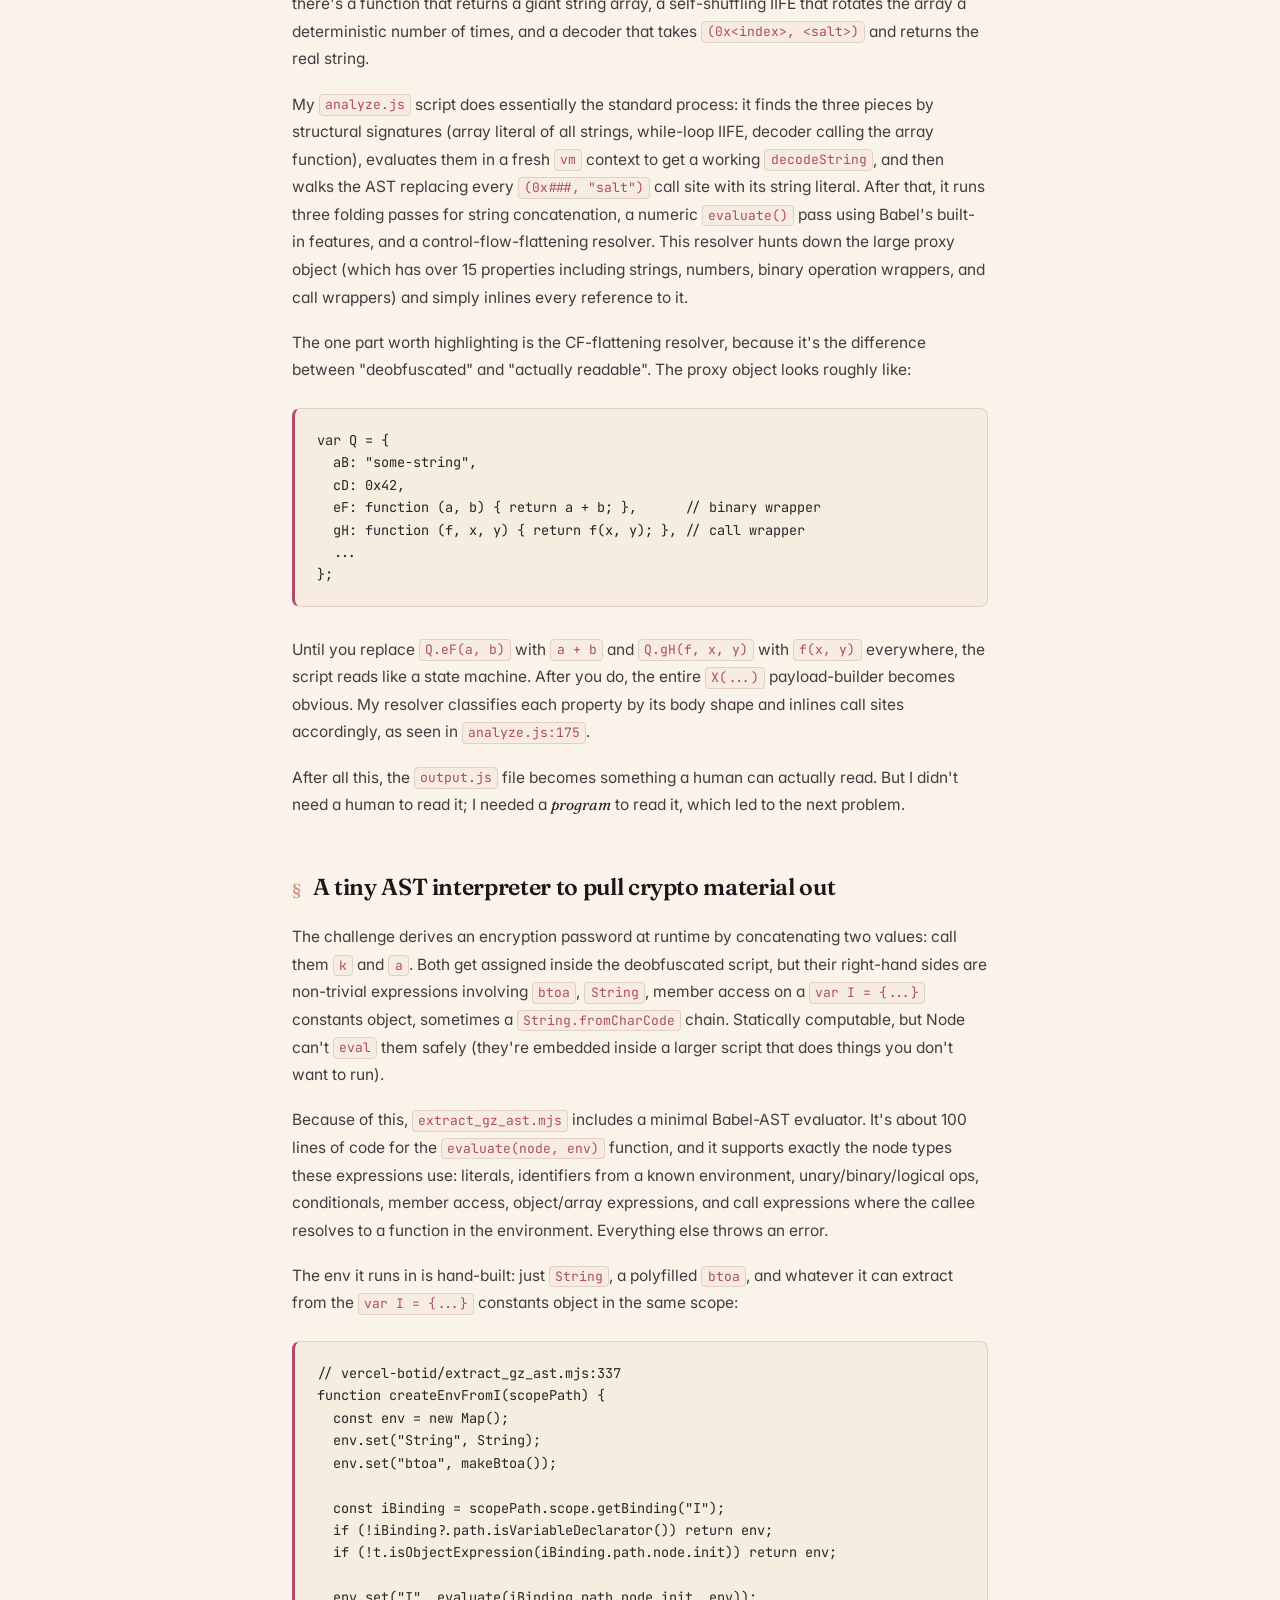
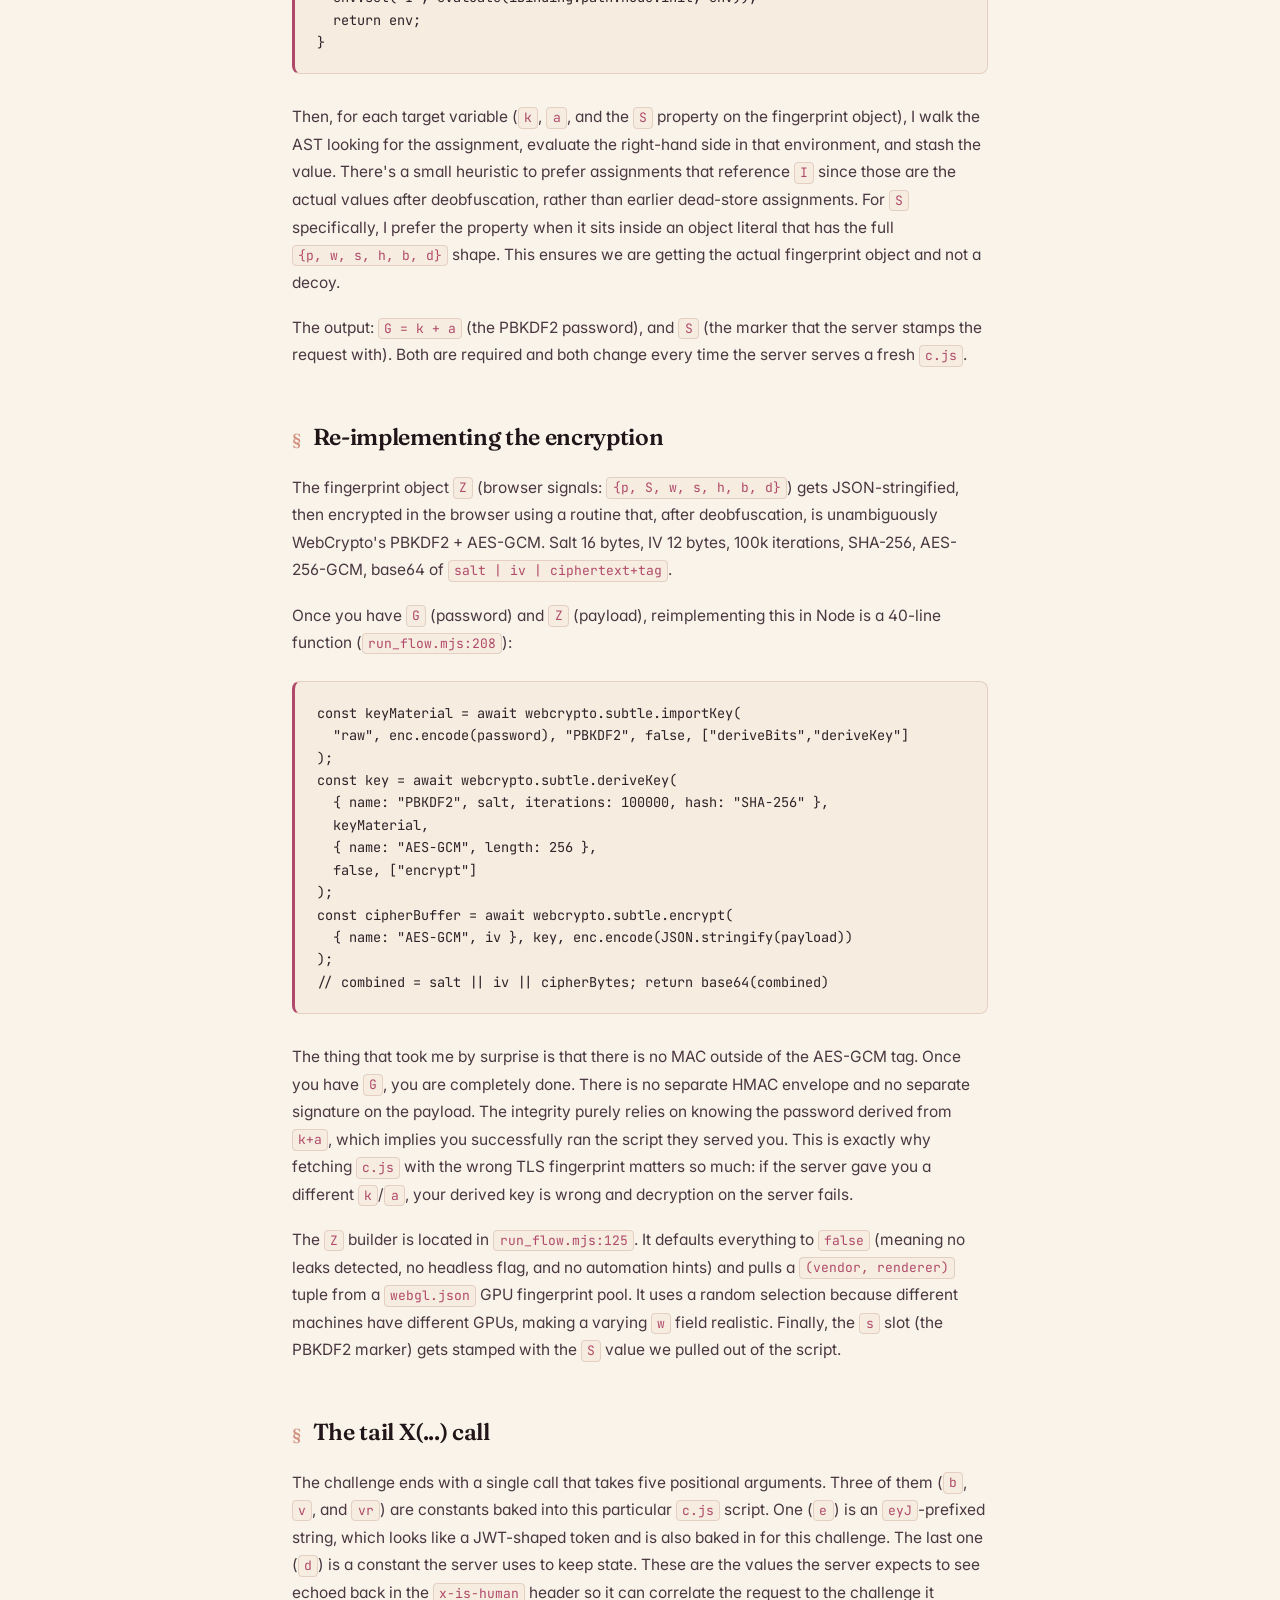
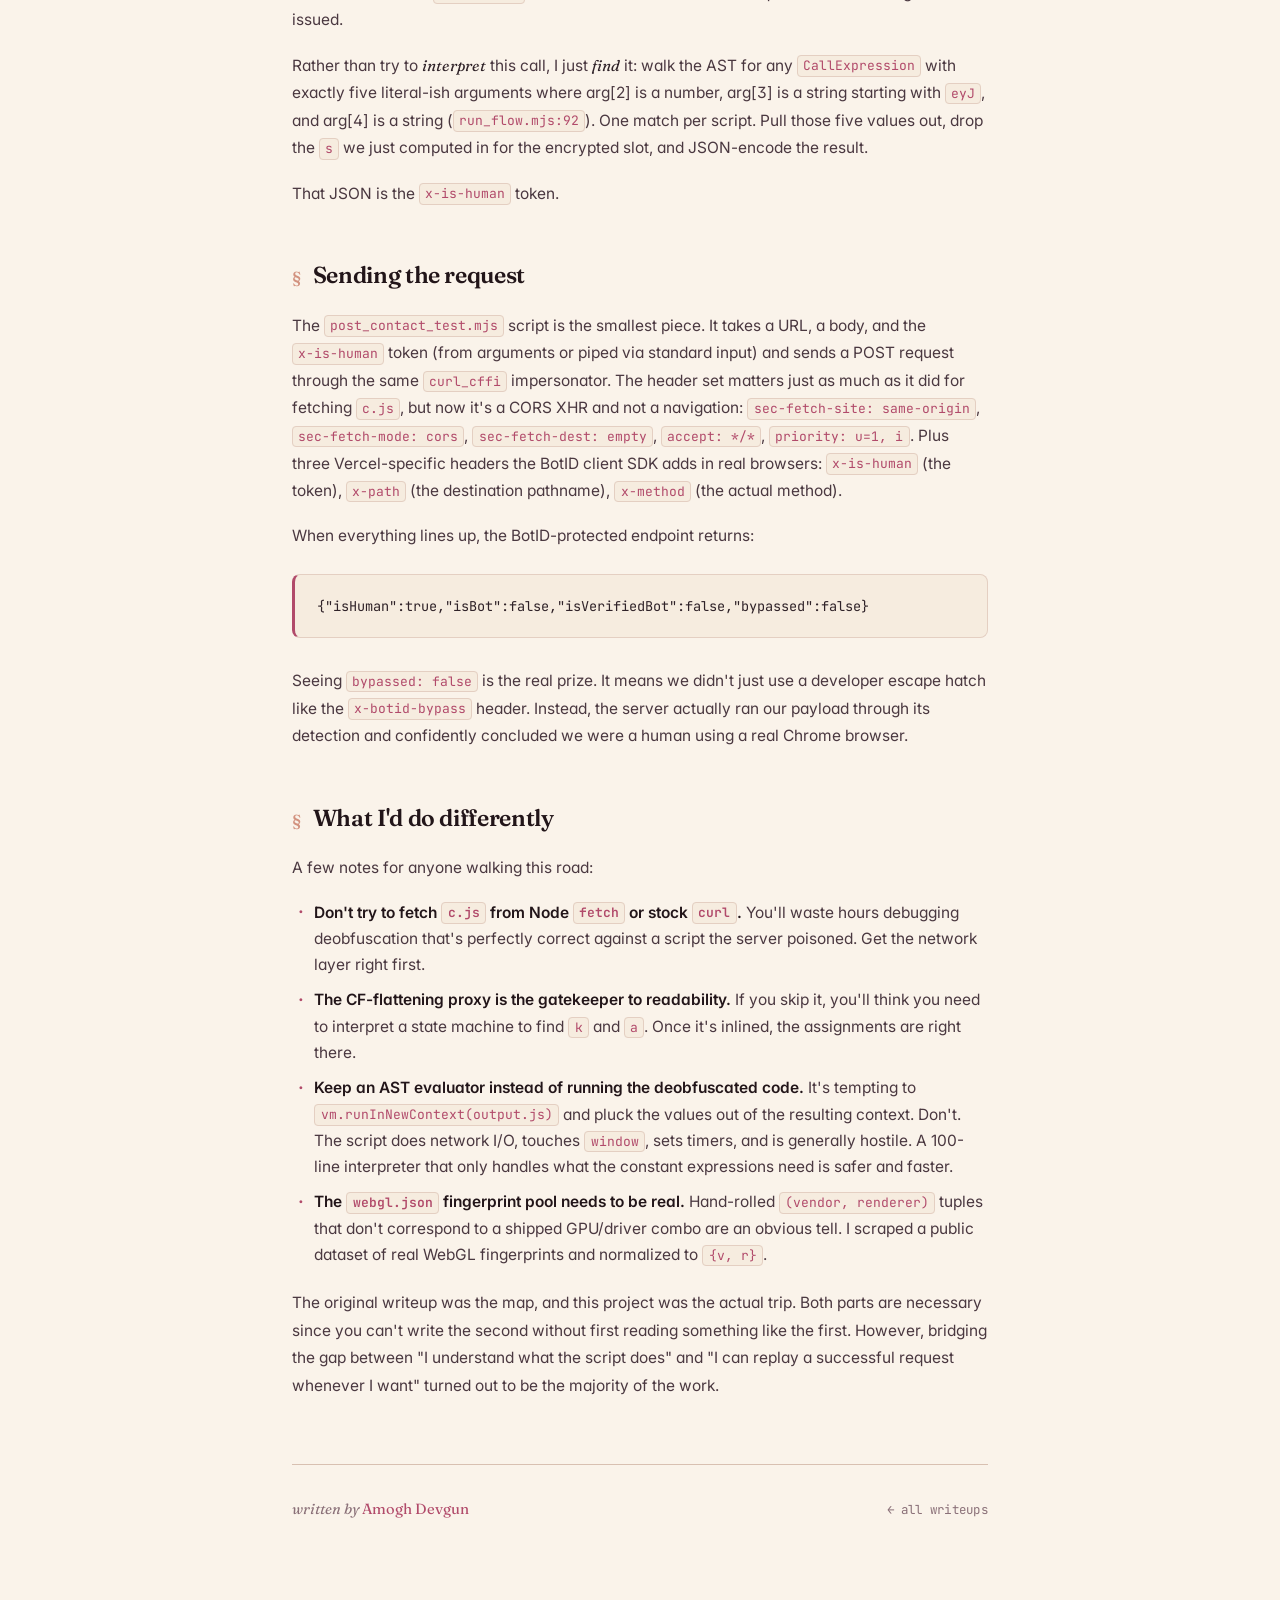
==== commit 9bd6aa89: "blog 2" ====
--- a/writeups/vercel-botid-bypass.html
+++ b/writeups/vercel-botid-bypass.html
@@ -3,7 +3,7 @@
 <head>
   <meta charset="UTF-8" />
   <meta name="viewport" content="width=device-width, initial-scale=1.0" />
-  <title>From Deobfuscation to a Live BotID Bypass — Amogh Devgun</title>
+  <title>From Deobfuscation to a Live BotID Bypass - Amogh Devgun</title>
   <link rel="preconnect" href="https://fonts.googleapis.com">
   <link rel="preconnect" href="https://fonts.gstatic.com" crossorigin>
   <link href="https://fonts.googleapis.com/css2?family=Fraunces:ital,opsz,wght@0,9..144,400;0,9..144,600;0,9..144,700;1,9..144,400&family=Inter:wght@400;500;600&family=JetBrains+Mono:wght@400;500&display=swap" rel="stylesheet">
@@ -24,12 +24,12 @@
         <div class="writeup-eyebrow">Reverse Engineering &middot; Vercel BotID</div>
         <h1 class="writeup-title">From Deobfuscation to a Live <em>BotID Bypass</em></h1>
         <p class="writeup-deck">
-          A great writeup got me to <em>understanding</em> Vercel's <code class="code">c.js</code> challenge. Replaying a passing request from a script &mdash; TLS fingerprint, AST interpreter, the lot &mdash; was a different problem.
+          A great writeup helped me understand Vercel's <code class="code">c.js</code> challenge. However, actually replaying a passing request from a script (which required handling TLS fingerprints, an AST interpreter, and more) was a completely different problem.
         </p>
       </header>
 
       <p>
-        A while back I read a great writeup on reverse engineering Vercel's BotID challenge. It walked through the structure of <code class="code">c.js</code>, the string-array obfuscator, the <code class="code">X(...)</code> function, and how the browser signal payload is shaped. I learned a lot from it &mdash; but it stopped at the <em>understanding</em> phase. It showed what the challenge does, not what it takes to actually replay a passing request from a script.
+        A while back, I read an excellent writeup on reverse engineering Vercel's BotID challenge. It walked through the structure of <code class="code">c.js</code>, the string-array obfuscator, the <code class="code">X(...)</code> function, and how the browser signal payload is shaped. I learned a lot from it, but it stopped at the understanding phase. It explained what the challenge does, but not what it actually takes to replay a passing request from a script.
       </p>
 
       <p>
@@ -37,7 +37,7 @@
       </p>
 
       <p>
-        The repo: <code class="code">vercel-botid/</code> &mdash; <code class="code">run_flow.mjs</code> is the orchestrator, the rest are pieces it pulls in.
+        In the <code class="code">vercel-botid/</code> repository, <code class="code">run_flow.mjs</code> acts as the orchestrator while the rest of the files are pieces it pulls in.
       </p>
 
       <h2>The flow at 30,000 feet</h2>
@@ -70,11 +70,11 @@
       <h2>TLS fingerprinting is the first wall</h2>
 
       <p>
-        This was the surprise. The first time I ran my deobfuscation tool against a freshly-fetched <code class="code">c.js</code>, my locally generated payload was perfect &mdash; same shape, same encryption, same X call &mdash; and the server still rejected it. After a lot of staring I realised the request fetching <code class="code">c.js</code> never made it past the edge. Or rather, it made it past, but the response I got back was a slightly different script tailored to a "suspect" client, so my extracted <code class="code">k</code>, <code class="code">a</code>, <code class="code">S</code> were already poisoned before deobfuscation even started.
-      </p>
-
-      <p>
-        Node's <code class="code">fetch</code> advertises a Node TLS handshake. Even with a perfect Chrome UA string, the JA3/JA4 fingerprint is wrong, and Vercel's edge knows. Fix: wrap <a href="https://github.com/lexiforest/curl_cffi" target="_blank" rel="noopener"><code class="code">curl_cffi</code></a> in a Python subprocess and shell out from Node. <code class="code">curl_cffi</code> ships with bundled BoringSSL builds that replay real Chrome handshakes (cipher order, ALPN, extensions, X25519MLKEM768 &mdash; the works).
+        This was the first big surprise. When I first ran my deobfuscation tool against a freshly-fetched <code class="code">c.js</code>, my locally generated payload was perfect (it had the same shape, same encryption, and same X call), yet the server still rejected it. After a lot of staring, I realized that the request fetching <code class="code">c.js</code> never properly made it past the edge. Or rather, it made it past, but the response I received was a slightly different script tailored to a "suspect" client. This meant my extracted <code class="code">k</code>, <code class="code">a</code>, and <code class="code">S</code> variables were already poisoned before the deobfuscation even started.
+      </p>
+
+      <p>
+        Node's <code class="code">fetch</code> advertises a Node TLS handshake. Even with a perfect Chrome user agent string, the JA3/JA4 fingerprint is wrong, and Vercel's edge network knows it. The fix was to wrap <a href="https://github.com/lexiforest/curl_cffi" target="_blank" rel="noopener"><code class="code">curl_cffi</code></a> in a Python subprocess and call it from Node. The <code class="code">curl_cffi</code> library ships with bundled BoringSSL builds that perfectly replay real Chrome handshakes, including cipher order, ALPN, extensions, and X25519MLKEM768.
       </p>
 
       <p>
@@ -104,11 +104,11 @@
       <p>Two non-obvious things here:</p>
       <ol>
         <li><strong><code class="code">default_headers=False</code>.</strong> Without this, <code class="code">curl_cffi</code> quietly adds its own <code class="code">User-Agent</code>, <code class="code">Accept</code>, <code class="code">Accept-Encoding</code> etc. on top of whatever you passed. Now you have <em>two</em> <code class="code">User-Agent</code> headers (or one wrong one) and the fingerprint is off again. Turning defaults off lets the Node side dictate every byte of the header block.</li>
-        <li><strong>The Chrome profile string has to be live.</strong> I use <code class="code">chrome142</code> because that matches the version string in my <code class="code">User-Agent</code>. Mismatch the profile and the UA (say, <code class="code">chrome142</code> + a UA claiming <code class="code">131</code>) and the edge gets suspicious &mdash; h2 SETTINGS frames and the UA tell different stories.</li>
+        <li><strong>The Chrome profile string has to be live.</strong> I used <code class="code">chrome142</code> because that matched the version string in my <code class="code">User-Agent</code>. If you mismatch the profile and the UA (for example, <code class="code">chrome142</code> with a UA claiming <code class="code">131</code>), the edge network gets suspicious since the HTTP/2 SETTINGS frames and the UA tell different stories.</li>
       </ol>
 
       <p>
-        The header set the orchestrator sends when fetching <code class="code">c.js</code> is documented in <code class="code">run_flow.mjs</code> &mdash; it's a faithful copy of what real Chrome sends for a top-level navigation: <code class="code">sec-fetch-site: none</code>, <code class="code">sec-fetch-mode: navigate</code>, <code class="code">priority: u=0, i</code>, the whole suite. Anything missing is a fingerprint.
+        The headers sent by the orchestrator when fetching <code class="code">c.js</code> are documented in <code class="code">run_flow.mjs</code>. They are a faithful copy of what a real Chrome browser sends for a top-level navigation: <code class="code">sec-fetch-site: none</code>, <code class="code">sec-fetch-mode: navigate</code>, <code class="code">priority: u=0, i</code>, the whole suite. Anything missing is a fingerprint.
       </p>
 
       <h2>Deobfuscation: just enough to keep moving</h2>
@@ -118,7 +118,7 @@
       </p>
 
       <p>
-        My <code class="code">analyze.js</code> does essentially the standard thing: find the three pieces by structural signatures (array literal of all strings, while-loop IIFE, decoder calling the array function), evaluate them in a fresh <code class="code">vm</code> context to get a working <code class="code">decodeString</code>, then walk the AST replacing every <code class="code">(0x###, "salt")</code> call site with its string literal. After that, three folding passes for string concat, a numeric <code class="code">evaluate()</code> pass via Babel's built-in, and a control-flow-flattening resolver that hunts down the big proxy object (~15+ properties &mdash; strings, numbers, binary-op wrappers, and call wrappers) and inlines every reference.
+        My <code class="code">analyze.js</code> script does essentially the standard process: it finds the three pieces by structural signatures (array literal of all strings, while-loop IIFE, decoder calling the array function), evaluates them in a fresh <code class="code">vm</code> context to get a working <code class="code">decodeString</code>, and then walks the AST replacing every <code class="code">(0x###, "salt")</code> call site with its string literal. After that, it runs three folding passes for string concatenation, a numeric <code class="code">evaluate()</code> pass using Babel's built-in features, and a control-flow-flattening resolver. This resolver hunts down the large proxy object (which has over 15 properties including strings, numbers, binary operation wrappers, and call wrappers) and simply inlines every reference to it.
       </p>
 
       <p>
@@ -134,11 +134,11 @@
 };</code></pre>
 
       <p>
-        Until you replace <code class="code">Q.eF(a, b)</code> with <code class="code">a + b</code> and <code class="code">Q.gH(f, x, y)</code> with <code class="code">f(x, y)</code> everywhere, the script reads like a state machine. After you do, the entire <code class="code">X(...)</code> payload-builder becomes obvious. My resolver classifies each property by its body shape and inlines call sites accordingly &mdash; see <code class="code">analyze.js:175</code>.
-      </p>
-
-      <p>
-        After all this <code class="code">output.js</code> is something a human can read. But I don't actually need a human reader &mdash; I need a <em>program</em> to read it. Which is the next problem.
+        Until you replace <code class="code">Q.eF(a, b)</code> with <code class="code">a + b</code> and <code class="code">Q.gH(f, x, y)</code> with <code class="code">f(x, y)</code> everywhere, the script reads like a state machine. After you do, the entire <code class="code">X(...)</code> payload-builder becomes obvious. My resolver classifies each property by its body shape and inlines call sites accordingly, as seen in <code class="code">analyze.js:175</code>.
+      </p>
+
+      <p>
+        After all this, the <code class="code">output.js</code> file becomes something a human can actually read. But I didn't need a human to read it; I needed a <em>program</em> to read it, which led to the next problem.
       </p>
 
       <h2>A tiny AST interpreter to pull crypto material out</h2>
@@ -148,7 +148,7 @@
       </p>
 
       <p>
-        So <code class="code">extract_gz_ast.mjs</code> ships a minimal Babel-AST evaluator &mdash; about 100 lines of <code class="code">evaluate(node, env)</code> &mdash; that supports exactly the node types these expressions use: literals, identifiers from a known env, unary/binary/logical ops, conditionals, member access, object/array expressions, and call expressions where the callee resolves to a function in the env. Everything else throws.
+        Because of this, <code class="code">extract_gz_ast.mjs</code> includes a minimal Babel-AST evaluator. It's about 100 lines of code for the <code class="code">evaluate(node, env)</code> function, and it supports exactly the node types these expressions use: literals, identifiers from a known environment, unary/binary/logical ops, conditionals, member access, object/array expressions, and call expressions where the callee resolves to a function in the environment. Everything else throws an error.
       </p>
 
       <p>
@@ -170,7 +170,7 @@
 }</code></pre>
 
       <p>
-        Then for each target &mdash; <code class="code">k</code>, <code class="code">a</code>, and the <code class="code">S</code> property on the fingerprint object &mdash; I walk the AST looking for the assignment, evaluate the RHS in that env, and stash the value. There's a small heuristic to prefer assignments that reference <code class="code">I</code> (those are the "real" ones after deobfuscation, not earlier dead-store assignments). For <code class="code">S</code> specifically I prefer the property when it sits inside an object literal that has the full <code class="code">{p, w, s, h, b, d}</code> shape &mdash; that's the actual fingerprint object, not a decoy.
+        Then, for each target variable (<code class="code">k</code>, <code class="code">a</code>, and the <code class="code">S</code> property on the fingerprint object), I walk the AST looking for the assignment, evaluate the right-hand side in that environment, and stash the value. There's a small heuristic to prefer assignments that reference <code class="code">I</code> since those are the actual values after deobfuscation, rather than earlier dead-store assignments. For <code class="code">S</code> specifically, I prefer the property when it sits inside an object literal that has the full <code class="code">{p, w, s, h, b, d}</code> shape. This ensures we are getting the actual fingerprint object and not a decoy.
       </p>
 
       <p>
@@ -202,17 +202,17 @@
 // combined = salt || iv || cipherBytes; return base64(combined)</code></pre>
 
       <p>
-        The thing that took me by surprise: there's no MAC outside the AES-GCM tag. Once you have <code class="code">G</code>, you're done. There's no separate HMAC envelope, no separate signature on the payload &mdash; the integrity is purely "you know the password derived from <code class="code">k+a</code>, which means you successfully ran the script we just served you." Which is why fetching <code class="code">c.js</code> with the wrong TLS fingerprint matters so much: if the server gave you a different <code class="code">k</code>/<code class="code">a</code>, your derived key is wrong and decryption on the server fails.
-      </p>
-
-      <p>
-        The <code class="code">Z</code> builder is in <code class="code">run_flow.mjs:125</code>. It defaults everything to <code class="code">false</code> (no leaks detected, no headless flag, no automation hints) and pulls a <code class="code">(vendor, renderer)</code> tuple from a <code class="code">webgl.json</code> GPU fingerprint pool. Random selection &mdash; different machines have different GPUs, so a varying <code class="code">w</code> field is actually realistic. The <code class="code">s</code> slot (PBKDF2 marker) gets stamped with the <code class="code">S</code> we pulled out of the script.
+        The thing that took me by surprise is that there is no MAC outside of the AES-GCM tag. Once you have <code class="code">G</code>, you are completely done. There is no separate HMAC envelope and no separate signature on the payload. The integrity purely relies on knowing the password derived from <code class="code">k+a</code>, which implies you successfully ran the script they served you. This is exactly why fetching <code class="code">c.js</code> with the wrong TLS fingerprint matters so much: if the server gave you a different <code class="code">k</code>/<code class="code">a</code>, your derived key is wrong and decryption on the server fails.
+      </p>
+
+      <p>
+        The <code class="code">Z</code> builder is located in <code class="code">run_flow.mjs:125</code>. It defaults everything to <code class="code">false</code> (meaning no leaks detected, no headless flag, and no automation hints) and pulls a <code class="code">(vendor, renderer)</code> tuple from a <code class="code">webgl.json</code> GPU fingerprint pool. It uses a random selection because different machines have different GPUs, making a varying <code class="code">w</code> field realistic. Finally, the <code class="code">s</code> slot (the PBKDF2 marker) gets stamped with the <code class="code">S</code> value we pulled out of the script.
       </p>
 
       <h2>The tail X(...) call</h2>
 
       <p>
-        The challenge ends with a single call that takes 5 positional arguments. Three of them (<code class="code">b</code>, <code class="code">v</code>, <code class="code">vr</code>) are constants baked into this particular <code class="code">c.js</code>. One (<code class="code">e</code>) is a <code class="code">eyJ</code>-prefixed string &mdash; a JWT-shaped token, also baked in for this challenge &mdash; and <code class="code">d</code> is a constant the server uses to keep state. These are the values the server expects to see echoed back in the <code class="code">x-is-human</code> header so it can correlate the request to the challenge it issued.
+        The challenge ends with a single call that takes five positional arguments. Three of them (<code class="code">b</code>, <code class="code">v</code>, and <code class="code">vr</code>) are constants baked into this particular <code class="code">c.js</code> script. One (<code class="code">e</code>) is an <code class="code">eyJ</code>-prefixed string, which looks like a JWT-shaped token and is also baked in for this challenge. The last one (<code class="code">d</code>) is a constant the server uses to keep state. These are the values the server expects to see echoed back in the <code class="code">x-is-human</code> header so it can correlate the request to the challenge it issued.
       </p>
 
       <p>
@@ -224,7 +224,7 @@
       <h2>Sending the request</h2>
 
       <p>
-        <code class="code">post_contact_test.mjs</code> is the smallest piece &mdash; it takes a URL, a body, and the <code class="code">x-is-human</code> token (from argv or piped on stdin) and POSTs through the same <code class="code">curl_cffi</code> impersonator. The header set matters as much as it did for fetching <code class="code">c.js</code>, but now it's a CORS XHR not a navigation: <code class="code">sec-fetch-site: same-origin</code>, <code class="code">sec-fetch-mode: cors</code>, <code class="code">sec-fetch-dest: empty</code>, <code class="code">accept: */*</code>, <code class="code">priority: u=1, i</code>. Plus three Vercel-specific headers the BotID client SDK adds in real browsers: <code class="code">x-is-human</code> (the token), <code class="code">x-path</code> (the destination pathname), <code class="code">x-method</code> (the actual method).
+        The <code class="code">post_contact_test.mjs</code> script is the smallest piece. It takes a URL, a body, and the <code class="code">x-is-human</code> token (from arguments or piped via standard input) and sends a POST request through the same <code class="code">curl_cffi</code> impersonator. The header set matters just as much as it did for fetching <code class="code">c.js</code>, but now it's a CORS XHR and not a navigation: <code class="code">sec-fetch-site: same-origin</code>, <code class="code">sec-fetch-mode: cors</code>, <code class="code">sec-fetch-dest: empty</code>, <code class="code">accept: */*</code>, <code class="code">priority: u=1, i</code>. Plus three Vercel-specific headers the BotID client SDK adds in real browsers: <code class="code">x-is-human</code> (the token), <code class="code">x-path</code> (the destination pathname), <code class="code">x-method</code> (the actual method).
       </p>
 
       <p>When everything lines up, the BotID-protected endpoint returns:</p>
@@ -232,7 +232,7 @@
 <pre class="code-block"><code>{"isHuman":true,"isBot":false,"isVerifiedBot":false,"bypassed":false}</code></pre>
 
       <p>
-        <code class="code">bypassed: false</code> is the prize. It means we didn't take the developer escape hatch (<code class="code">x-botid-bypass: &lt;secret&gt;</code>) &mdash; the server actually ran our payload through its detection and concluded we were a human in a real Chrome.
+        Seeing <code class="code">bypassed: false</code> is the real prize. It means we didn't just use a developer escape hatch like the <code class="code">x-botid-bypass</code> header. Instead, the server actually ran our payload through its detection and confidently concluded we were a human using a real Chrome browser.
       </p>
 
       <h2>What I'd do differently</h2>
@@ -247,7 +247,7 @@
       </ul>
 
       <p>
-        The original writeup was the map. This was the trip. Both are necessary &mdash; you can't write the second without first reading something like the first &mdash; but the gap between "I understand what the script does" and "I can replay a successful request whenever I want" turned out to be most of the work.
+        The original writeup was the map, and this project was the actual trip. Both parts are necessary since you can't write the second without first reading something like the first. However, bridging the gap between "I understand what the script does" and "I can replay a successful request whenever I want" turned out to be the majority of the work.
       </p>
 
       <footer class="writeup-footer">
